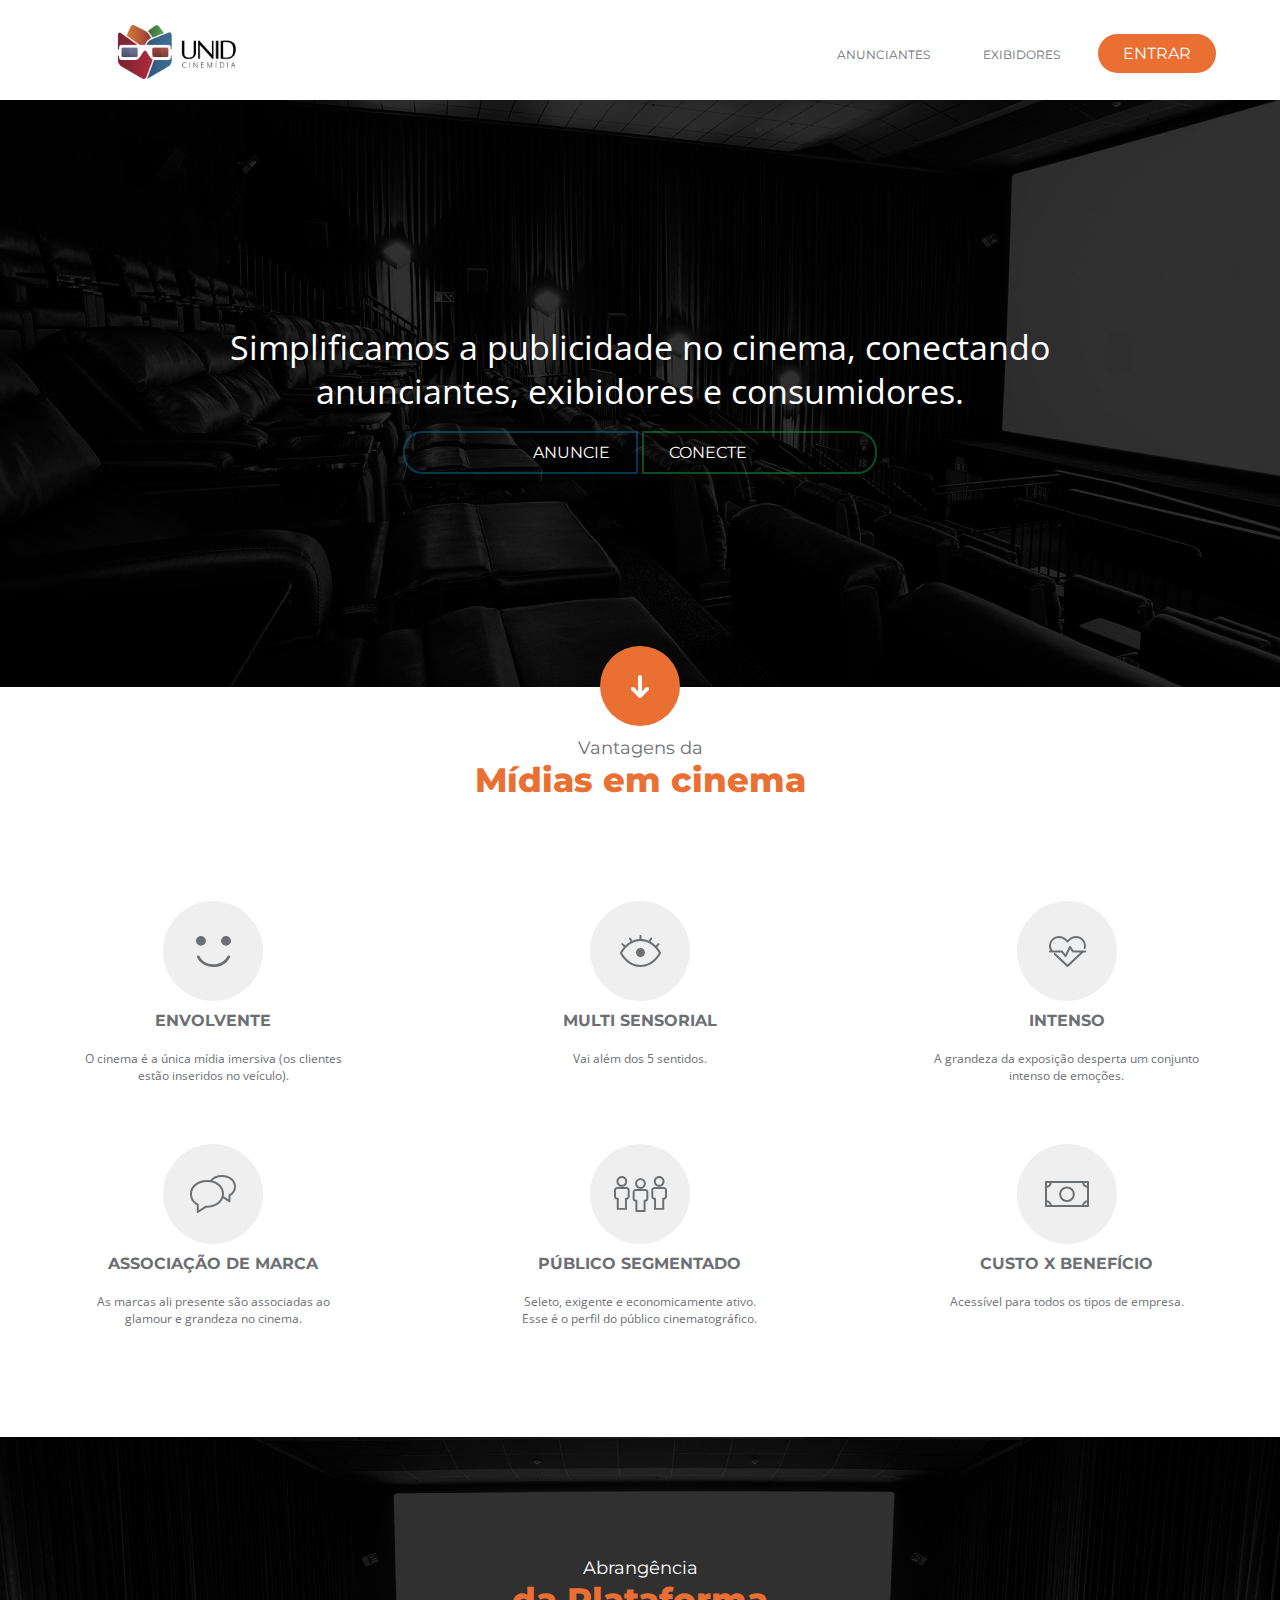
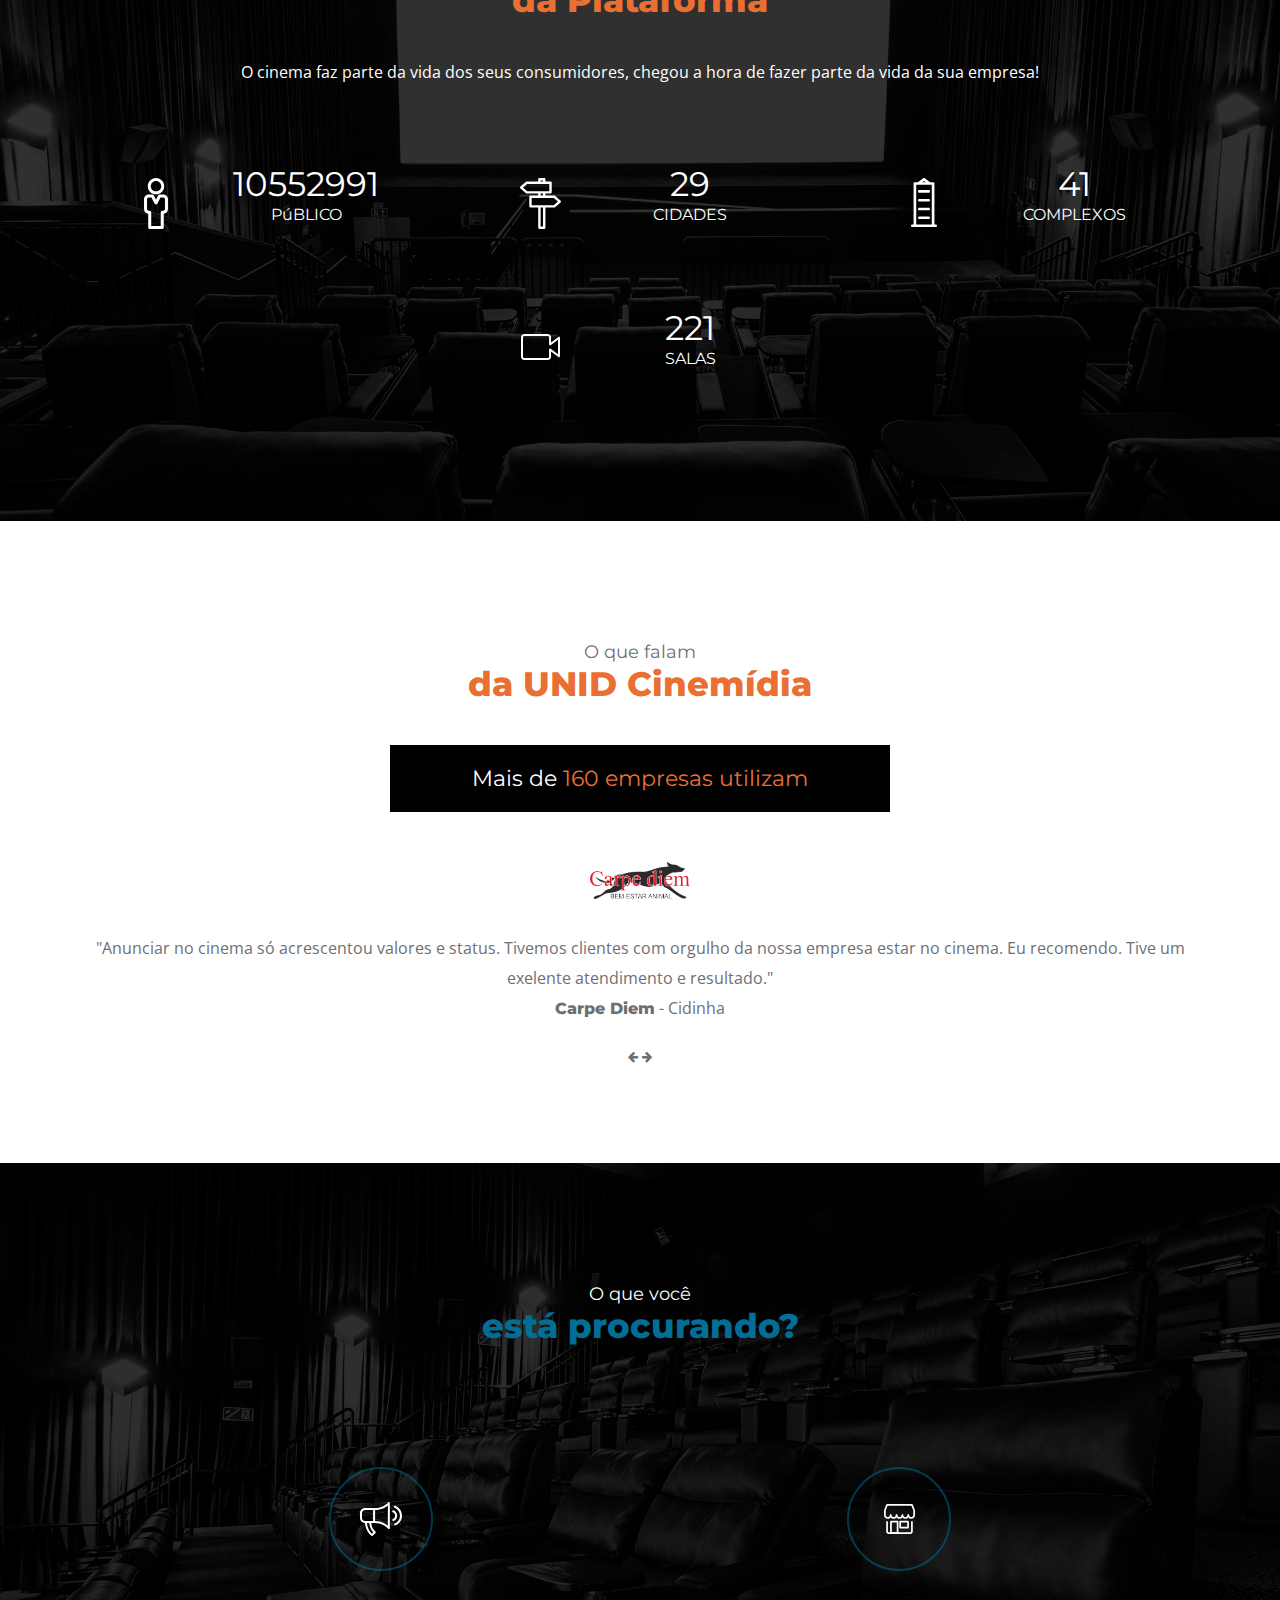
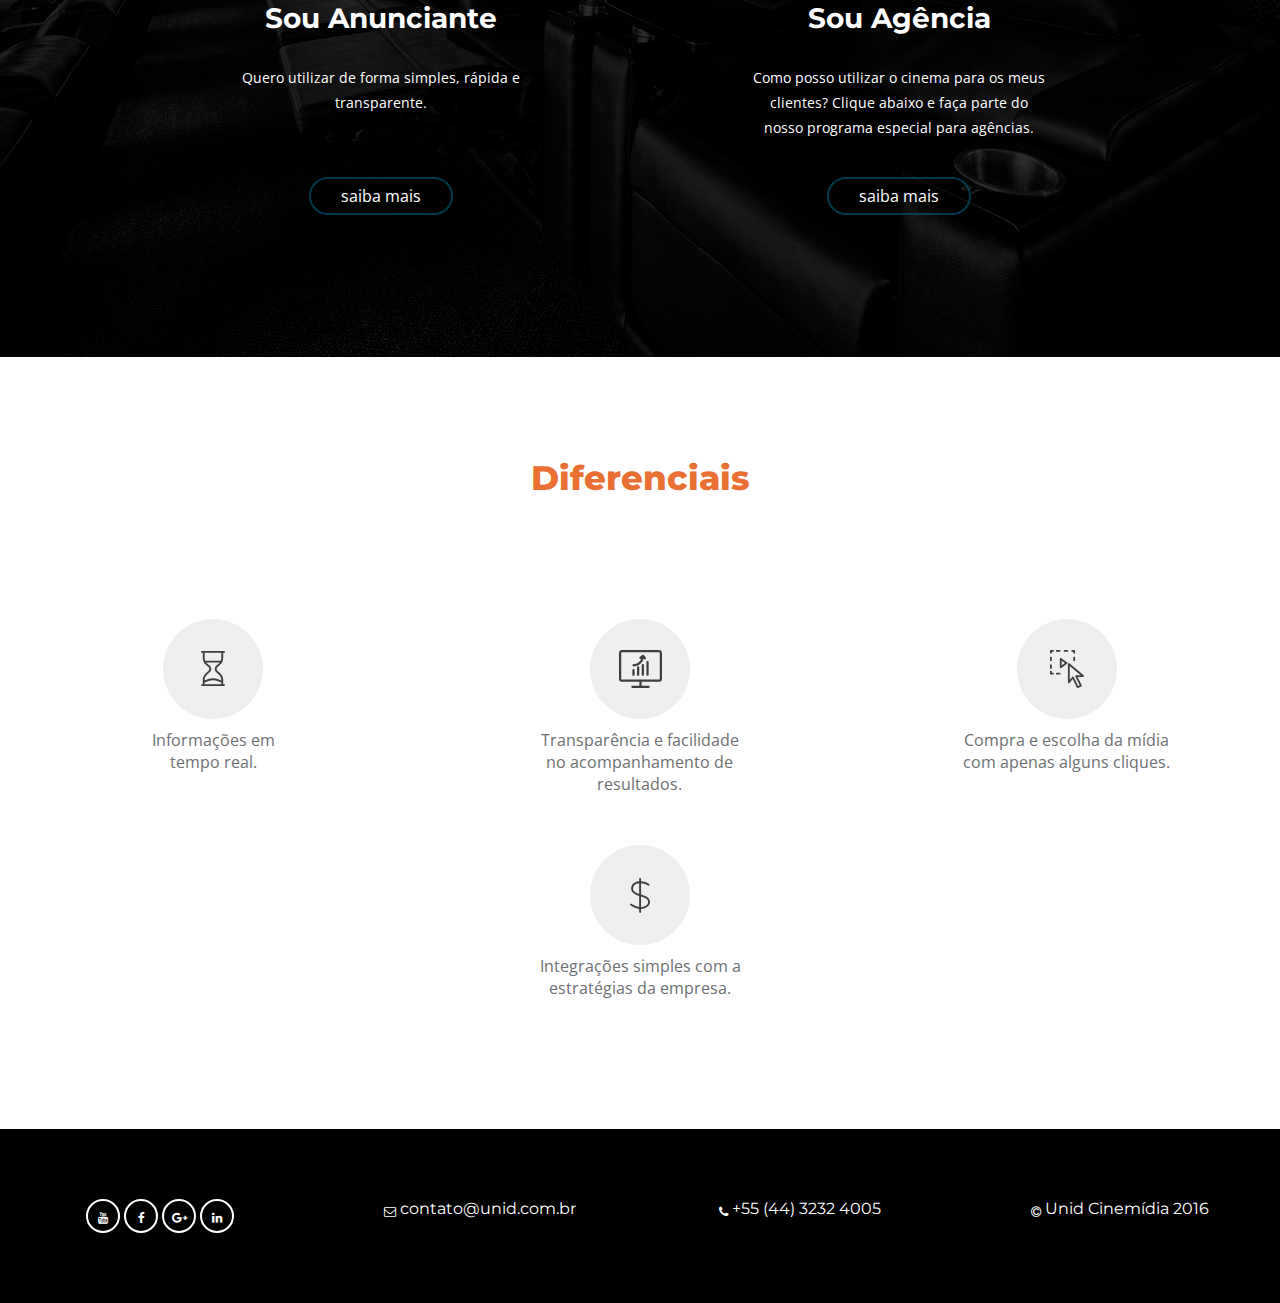
==== index.html @ 6342fdc3 "primeiro commit" ====
<!DOCTYPE html>
<html>
<head>
  <meta charset="utf-8">
  <title>Unid Cinemídia - Página inicial</title>
  <meta name="viewport" content="width=device-width, initial-scale=1">
  <link href='css/font-awesome.css' rel='stylesheet' type='text/css'>
  <link href='css/font-awesome.min.css' rel='stylesheet' type='text/css'>
  <link href="https://fonts.googleapis.com/css?family=Montserrat:400,700|Open+Sans" rel="stylesheet">
  <link rel="stylesheet" href="css/css.css" charset="utf-8">
</head>
<body>
  <div class="rel">
    <div class="fix">
      <div class="novo-menu">
        <div class="nm-logo">
          <div class="logo">
            <a href="index.html"><img src="images/logo.png" style="width:120px;"></a>
          </div>
        </div>
        <div class="nm-logo fd"></div>
        <div class="nm-logo nn menuresp">
         <div class="mnu">
           <div class="espac">
            <a href="anunciantes.html">ANUNCIANTES</a>
          </div>
          <div class="espac">
            <a href="exibidores.html">EXIBIDORES</a>
          </div>
          <div class="espac esa">
            <label for="modal-toggle" class="entrar-btn">ENTRAR</label>
          </div>
        </div>
      </div>




      <div class="nm-logo nn menurespp">
         <div class="fundo-menur">
          <div class="mnu">
           
          
          <div class="espac esa">
            <div class="imamenu">

            </div>
          </div>
        </div>
         </div> 
      </div>



    </div>
  </div>
</div>

<div class="relativo">
  <div class="topo">
    <div class="topo-intro text-center">
      <div class="texto-intro">
        Simplificamos a publicidade no cinema, conectando<br> anunciantes, exibidores e consumidores.
      </div>
    </div>
    <div class="topo-botao">
      <div class="topo-btn btn">
        <a href="anunciantes.html" class="cad cor-branca borda-azul">ANUNCIE</a>
        <a href="exibidores.html" class="assis cor-branca borda-verde">CONECTE</a>
      </div>
    </div>
  </div>
  <div class="flecha">
    <div class="flech">
      <div class="icon-flecha">
       <img src="images/svg/fl.svg" class="cor-preta-fundo-laranja">
     </div>
   </div>
 </div>
</div>
<div class="vant">
  <div class="vant-text">
    <div class="vant-text1">Vantagens da</div>
    <div class="vant-text2 cor-laranja">Mídias em cinema</div>
  </div>
  <div class="fundo">
    <div class="icon-all icon-esp">
      <div class="icon">
        <div class="icon-icon">
         <img src="images/svg/envolvente.svg" class="cor-preta-fundo-laranja">
       </div>
     </div>
     <div class="icon-titulo">
      ENVOLVENTE
    </div>
    <div class="icon-subtitulo">
      O cinema é a única mídia imersiva (os clientes<br>estão inseridos no veículo).
    </div>
  </div>
  <div class="icon-all icon-esp">
    <div class="icon">
      <div class="icon-icon">
        <img src="images/svg/multi.svg" class="cor-preta-fundo-laranja">
      </div>
    </div>
    <div class="icon-titulo">
      MULTI SENSORIAL
    </div>
    <div class="icon-subtitulo">
      Vai além dos 5 sentidos.
    </div>
  </div>
  <div class="icon-all icon-esp">
    <div class="icon">
      <div class="icon-icon">
        <img src="images/svg/intenso.svg" class="cor-preta-fundo-laranja">
      </div>
    </div>
    <div class="icon-titulo">
      INTENSO
    </div>
    <div class="icon-subtitulo">
      A grandeza da exposição desperta um conjunto<br>intenso de emoções.
    </div>
  </div>
  <div class="icon-all icon-esp">
    <div class="icon">
      <div class="icon-icon">
       <img src="images/svg/marca.svg" class="cor-preta-fundo-laranja">
     </div>
   </div>
   <div class="icon-titulo">
    ASSOCIAÇÃO DE MARCA
  </div>
  <div class="icon-subtitulo">
    As marcas ali presente são associadas ao<br>glamour e grandeza no cinema.
  </div>
</div>
<div class="icon-all icon-esp">
  <div class="icon">
    <div class="icon-icon">
      <img src="images/svg/publico.svg" class="cor-preta-fundo-laranja">
    </div>
  </div>
  <div class="icon-titulo">
    PÚBLICO SEGMENTADO
  </div>
  <div class="icon-subtitulo">
    Seleto, exigente e economicamente ativo.<br>Esse é o perfil do público cinematográfico.
  </div>
</div>
<div class="icon-all icon-esp">
  <div class="icon">
    <div class="icon-icon">
      <img src="images/svg/custo.svg" class="cor-preta-fundo-laranja">
    </div>
  </div>
  <div class="icon-titulo">
    CUSTO X BENEFÍCIO
  </div>
  <div class="icon-subtitulo">
    Acessível para todos os tipos de empresa.
  </div>
</div>
</div>
</div>
<div class="plataforma">
  <div class="esp-plataforma">
    <div class="plataforma-text">
      <div class="plataforma-text1">Abrangência</div>
      <div class="plataforma-text2 cor-laranja">da Plataforma</div>
    </div>
    <div class="plataforma-subtitulo">
      O cinema faz parte da vida dos seus consumidores, chegou a hora de fazer parte da vida da sua empresa!
    </div>
    <div class="fundo">
      <div class="plataforma-icon-all plataforma-icon-esp">
        <div class="plataforma-icon">
          <div class="plataforma-icon-icon">
           <img src="images/svg/pub.svg" class="cor-preta-fundo-laranja">
         </div>
       </div>
       <div class="plataforma-numero">
        <div class="plataforma-icon-titulo">
          <span>10552991</span><br>
          PúBLICO
        </div>
      </div>
    </div>
    <div class="plataforma-icon-all plataforma-icon-esp">
      <div class="plataforma-icon">
        <div class="plataforma-icon-icon">
         <img src="images/svg/cid.svg" class="cor-preta-fundo-laranja">
       </div>
     </div>
     <div class="plataforma-numero">
      <div class="plataforma-icon-titulo">
        <span>29</span><br>
        CIDADES
      </div>
    </div>
  </div>
  <div class="plataforma-icon-all plataforma-icon-esp">
    <div class="plataforma-icon">
      <div class="plataforma-icon-icon">
       <img src="images/svg/comp.svg" class="cor-preta-fundo-laranja">
     </div>
   </div>
   <div class="plataforma-numero">
    <div class="plataforma-icon-titulo">
      <span>41</span><br>
      COMPLEXOS
    </div>
  </div>
</div>
<div class="plataforma-icon-all plataforma-icon-esp">
  <div class="plataforma-icon">
    <div class="plataforma-icon-icon">
      <img src="images/svg/salas.svg" class="cor-preta-fundo-laranja">
    </div>
  </div>
  <div class="plataforma-numero">
    <div class="plataforma-icon-titulo">
      <span>221</span><br>
      SALAS
    </div>
  </div>
</div>
</div>
</div>
</div>

<div class="oque">
  <div class="esp-oque">
    <div class="oque-text">
      <div class="oque-text1">O que falam</div>
      <div class="oque-text2 cor-laranja">da UNID Cinemídia</div>
    </div>
    <div class="oque-subtitulo">
      <div class="usam">
        <a href=""> Mais de <span>160 empresas utilizam</span></a>
      </div>
      <div class="oque-image">
        <img src="images/parceiros/carpediem.png" style="width:100%">
      </div>
      <div class="textoq">
        "Anunciar no cinema só acrescentou valores e status. Tivemos clientes com orgulho da nossa<wbr> empresa estar no cinema. Eu recomendo. Tive um exelente atendimento e resultado."
        <br>
        <span>Carpe Diem</span> - Cidinha
      </div>
      <div class="fl">
        <i class="fa fa-arrow-left fa-lg" ></i> <i class="fa fa-arrow-right fa-lg"></i>
      </div>
    </div>
  </div>
</div>
<div class="escolha">
  <div class="esp-escolha">
    <div class="escolha-text">
      <div class="escolha-text1">O que você</div>
      <div class="escolha-text2 cor-azul">está procurando?</div>
    </div>
    <div class="fundo fesc">
      <div class="escolha-opcao anunciante">
        <div class="escolha-icon borda-azul">
          <div class="centra">
            <img src="images/svg/anunciante.svg" class="cor-preta-fundo-laranja">
          </div>
        </div>
        <div class="escolha-titulo">
          Sou Anunciante
        </div>
        <div class="escolha-texto">
          Quero utilizar de forma simples, rápida e transparente.
        </div>
        <div class="escolha-botao">
          <a href="anunciantes.html" class="borda-azul">saiba mais</a>
        </div>
      </div>
      <div class="escolha-opcao vendedor">
        <div class="escolha-icon borda-azul">
          <div class="centra">
            <img src="images/svg/agencia.svg" class="cor-preta-fundo-laranja">
          </div>
        </div>
        <div class="escolha-titulo">
          Sou Agência
        </div>
        <div class="escolha-texto">
          Como posso utilizar o cinema para os meus clientes? Clique abaixo e faça parte do nosso programa especial para agências.
        </div>
        <div class="escolha-botao">
          <a href="exibidores.html" class="borda-azul">saiba mais</a>
        </div>
      </div>
    </div>
  </div>
</div>
<div class="diferencial">
  <div class="vant-text">
    <div class="vant-text2 cor-laranja">Diferenciais</div>
  </div>
  <div class="fundo">
    <div class="diferencial-all diferencial-esp">
      <div class="diferencial-icon">
        <div class="diferencial-icon-icon">
         <img src="images/svg/info.svg" class="cor-preta-fundo-laranja">
       </div>
     </div>
     <div class="diferencial-subtitulo">
      Informações em<br>tempo real.
    </div>
  </div>
  <div class="diferencial-all diferencial-esp">
    <div class="diferencial-icon">
      <div class="diferencial-icon-icon">
        <img src="images/svg/transparencia.svg" class="cor-preta-fundo-laranja">
      </div>
    </div>
    <div class="diferencial-subtitulo">
      Transparência e facilidade<br> no acompanhamento de<br>resultados.
    </div>
  </div>
  <div class="diferencial-all diferencial-esp">
    <div class="diferencial-icon">
      <div class="diferencial-icon-icon">
       <img src="images/svg/compra.svg" class="cor-preta-fundo-laranja">
     </div>
   </div>
   <div class="diferencial-subtitulo">
    Compra e escolha da mídia<br> com apenas alguns cliques.
  </div>
</div>
<div class="diferencial-all diferencial-esp">
  <div class="diferencial-icon">
    <div class="diferencial-icon-icon">
      <img src="images/svg/integra.svg" class="cor-preta-fundo-laranja">
    </div>
  </div>
  <div class="diferencial-subtitulo">
    Integrações simples com a<br>estratégias da empresa.
  </div>
</div>
</div>
</div>


<!--login-->
<div class="modal-container login">
  <input id="modal-toggle" type="checkbox" id="login">
  
  <label class="modal-backdrop" for="modal-toggle"></label>
  <div class="modal-content">
    <div class="modal-log">
      <div class="clo">
        <label class="modal-content-btn" for="modal-toggle">X</label>
      </div>
      <div class="login-t">
        <h3>ACESSE SUA CONTA</h3>
      </div>
      <div class="login-b">
        Use sua conta da Unid Cinemídia
        <form action="compras/index.html">
          <table class="tabela-login">
            <tr>
              <td>
                <input type="text" class="inpt" id="login" placeholder="digite seu email ou seu cpf/cnpj">
              </td>
            </tr>
            <tr>
              <td>
                <input type="password" class="inpt" id="login" placeholder="digite sua senha">
              </td>
            </tr>
            <tr>
              <td>
                <div class="continuar">
                  <input type="radio" class="radio"> Continuar conectado
                </div>
              </td>
            </tr>
            <tr>
              <td>
                <button class="btnentrar">entrar <i class="fa fa-arrow-right corazul" aria-hidden="true"></i></button>
              </td>
            </tr>
            <tr>
              <td>
                <button class="esqueci">Esqueceu sua senha?</button>
              </td>
            </tr>
          </table>
        </form>
      </div>
      <label for="modal-togglecad">
        <div class="cadastre-se">
          <p>Não possui conta na UNID Cinemídia?<br>
            <div class="login-faca-cad">então faça seu cadastro <i class="fa fa-arrow-right" aria-hidden="true"></i></div>
          </p>
        </div>
      </label>
    </div>
  </div>
</div>
<!--login-->


<!-- cadastro -->
<div class="modal-containercad">
  <input id="modal-togglecad" type="checkbox" >

  <label class="modal-backdropcad" for="modal-togglecad"></label>
  <div class="modal-contentcad">
    <div class="modal-cad" >
      <div class="login-t2">
        <div class="clo">
          <label class="modal-content-btncad" for="modal-togglecad">X</label>
        </div>
        <h3>FAÇA SEU CADASTRO <a href="#modal-login" class="btnfl"><i class="fa fa-arrow-left" aria-hidden="true"></i> Fazer login</a></h3>
      </div>
      <div class="login-b">
        Preencha os dados
        <form>
          <div class="l1">
            <div class="l">
              <div class="camp">
                Razão social **<br>
                <input type="text" class="inpt3" id="login" >
              </div>
            </div>
          </div>
          <div class="l1">
            <div class="l">
              <div class="camp">
                CPF ou CNPJ **<br>
                <input type="text" class="inpt3" id="login" >
              </div>
            </div>
            <div class="l">
              <div class="camp">
                RG OU Inscrição Estadual **<br>
                <input type="text" class="inpt3" id="login" >
              </div>
            </div>
          </div>
          <div class="l1">
            <div class="l">
              <div class="camp">
                CEP **<br>
                <input type="text" class="inpt3" id="login" >
              </div>
            </div>
            <div class="l lm">
              <div class="camp">
                Logradouro **<br>
                <input type="text" class="inpt3" id="login">
              </div>
            </div>
            <div class="l">
              <div class="camp">
                Num **<br>
                <input type="text" class="inpt3" id="login" >
              </div>
            </div>
          </div>
          <div class="l1">
            <div class="l">
              <div class="camp">
                Cidade **<br>
                <input type="text" class="inpt3" id="login" >
              </div>
            </div>
            <div class="l">
              <div class="camp">
                Estado **<br>
                <input type="text" class="inpt3" id="login" >
              </div>
            </div>
            <div class="l">
              <div class="camp">
                UF **<br>
                <input type="text" class="inpt3" id="login">
              </div>
            </div>
          </div>
          <div class="l1">
            <div class="l">
              <div class="camp">
                Telefone **<br>
                <input type="text" class="inpt3" id="login">
              </div>
            </div>
            <div class="l">
              <div class="camp">
                Email **<br>
                <input type="text" class="inpt3" id="login">
              </div>
            </div>
          </div>
          <div class="l1">
            <div class="l">
              <div class="camp">
                Senha **<br>
                <input type="text" class="inpt3" id="login">
              </div>
            </div>
            <div class="l">
              <div class="camp">
                Confirmar senha **<br>
                <input type="text" class="inpt3" id="login">
              </div>
            </div>
          </div>
          <br>
          <div class="l1">
            <div class="l">
              <div class="term">
                <div class="termm">
                  <input type="radio"> Concordo com os termos de uso, condições e política de privacidade.
                </div>
              </div>
            </div>
          </div>
          <div class="l1">
            <div class="l">
              <input type="radio"> Desejo receber novidades
            </div>
            <div class="l">
              <button class="btncadas">cadastrar <i class="fa fa-arrow-right" aria-hidden="true"></i></button>
            </div>
          </div>
        </form>
      </div>
    </div>
  </div>
</div>
<!-- cadastro -->
<footer>
  <div class="fundo">
    <div class="footer-all footer-esp">
      <div class="rs">
        <div class="rsi">
          <a href="#"><i class="fa fa-youtube fa-lg" aria-hidden="true"></i></a>
        </div>
      </div>
      <div class="rs">
        <div class="rsi">
          <a href="#"><i class="fa fa-facebook fa-lg" aria-hidden="true"></i></a>
        </div>
      </div>
      <div class="rs">
        <div class="rsi">
          <a href="#"><i class="fa fa-google-plus fa-lg" aria-hidden="true"></i></a>
        </div>
      </div>
      <div class="rs">
        <div class="rsi">
          <a href="#"><i class="fa fa-linkedin fa-lg" aria-hidden="true"></i></a>
        </div>
      </div>
    </div>
    <div class="footer-all footer-esp">
      <span><i class="fa fa-envelope-o fa-lg" aria-hidden="true"></i> contato@unid.com.br</span>
    </div>
    <div class="footer-all footer-esp">
      <span><i class="fa fa-phone fa-lg" aria-hidden="true"></i> +55 (44) 3232 4005</span>
    </div>
    <div class="footer-all footer-esp">
      <span><i class="fa fa-copyright fa-lg" aria-hidden="true"></i> Unid Cinemídia 2016</span>
    </div>
  </div>
</footer>
</body>
</html>
---- css/css.css ----
* {
    margin: 0;
    padding: 0;
    font-family: 'Montserrat', sans-serif;
    color: #fff;
}
a {
    cursor: pointer!important;
    text-decoration:none;
}
ul,
li {
    list-style: none;
}
.fundo {
    display: flex;
    flex-direction: row;
    flex-wrap: wrap;
    flex-flow: center;
    justify-content: flex-start;
    align-items: stretch;
}
.card-all-3 {
    width: 25%;
    min-width: 350px;
    margin: 0 auto;
    justify-content: center;
}
.logo {
    width: 100%;
    text-align: center;
}
.espac {
    width: 100px;
    flex-basis:130px;
    transition: 0.1s;
}
.espac a {
    color: #6d7073;
    margin-right: 20%;
    font-size: 12px;
}
.fd {
    flex-grow:10;
}
.mnu {
    display:flex;
    flex-wrap:no-wrap;
    justify-content:flex-end;
    width: 100%; 
}
.texto-intro {
    font-size: 34px;
    font-family: 'Open Sans', sans-serif;
    line-height: 44px;
}
.roboto {
    font-family: 'Roboto', sans-serif!important;
}
.exb {
    padding-bottom: 50px;
}
.card {
    width: 90%;
    border: 1px solid #fff;
    background: #000;
    padding-top: 2em;
    padding-bottom: 2em;
    justify-content: center;
}
.centra {
    margin: 0 auto;
}
.text-center {
    text-align: center;
}
.menu-topo {
    background: #fff;
    width: 90%;
    padding-top: 10px;
    padding-bottom: 10px;
}
.menu {
    width: 100%;
    margin: 0 auto
}
.topo {
    width: 100%;
    padding-top: 225px;
    padding-bottom: 225px;
    background: url(../images/1.jpg) 100%;
    background-size: cover;
    background-position: center center;
    background-repeat: no-repeat;
}
.anun {
    background: url(../images/a1.jpg) 100%!important;
    background-size: cover;
    background-position:top!important;
    background-repeat: no-repeat;
}
.topo-botao {
    display: flex;
    flex-direction: row;
    flex-wrap: wrap;
    flex-flow: center;
    justify-content: flex-start;
    align-items: stretch;
    text-align: center;
    margin: 0 auto;
    padding-top: 30px;
}
.topo-btn {
    margin: 0 auto;
    justify-content: center;
    width: 100%;
}
.btn a {
    border: 1px solid #fff;
    padding-top: 10px;
    padding-bottom: 10px;
}
.cad-e {
    border: 1px solid #139a3b!important;
    color: #139a3b;
    padding-left: 10%;
    padding-right: 2%;
    border-top-left-radius: 20px;
    border-bottom-left-radius: 20px;
    transition: 2s;
}
.assis-e {
    border: 1px solid red!important;
    color: red;
    padding-right: 10%;
    padding-left: 2%;
    border-top-right-radius: 20px;
    transition: 2s;
    border-bottom-right-radius: 20px;
}
.cad {
    border: 1px solid green!important;
    color: green;
    padding-left: 10%;
    padding-right: 2%;
    border-top-left-radius: 20px;
    border-bottom-left-radius: 20px;
    transition: 2s;
}
.cad-e:hover {
    background: rgba(19, 154, 59, 0.3)!important;
}
.assis-e:hover {
    background: rgba(19, 154, 59, 0.3)!important;
}
.cad:hover {
    background: rgba(2, 110, 149, 0.3)!important;
}
.assis {
    color: red;
    padding-right: 10%;
    padding-left: 2%;
    border-top-right-radius: 20px;
    border-bottom-right-radius: 20px;
    transition: 1s;
}
.assis:hover {
    background: rgba(19, 154, 59, 0.3)!important;
}
.vant {
    width: 100%;
    padding-top: 50px;
    padding-bottom: 50px;
    background: #fff;
}
.vant-text {
    padding-bottom: 100px;
}
.vant-text1 {
    color: #6d7073;
    text-align: center;
    font-size: 18px;
}
.vant-text2 {
    color: #000;
    text-align: center;
    font-weight: 800;
    font-size: 34px;
}
.icon {
    width: 100px;
    height: 100px;
    margin: 0 auto;
    border-radius: 50%;
    background: #efefef;
    transition: 2s;
    color: red!important;
}
.cor-preta-fundo-laranja {
    color: #6d7073!important;
    fill:#6d7073!important;
    transition: 1s;
}
.icon:hover {
    background: #e96f33;
    color: #fff!important
}
.icon:hover .cor-preta-fundo-laranja {
    color: #fff!important;
    fill: #fff!important;
}
.icon-icon {
    margin: 0 auto;
    text-align: center;
    width: 100%;
    padding-top: 10px;
    color: #000;
}
.icon-titulo {
    color: #6d7073;
    text-align: center;
    font-weight: 700;
    padding-top: 10px;
    padding-bottom: 10px;
}
.icon-subtitulo {
    color: #6d7073;
    text-align: center;
    font-weight: normal;
    padding-top: 10px;
    padding-bottom: 10px;
    font-size: 12px;
    font-family: 'Open Sans', sans-serif;
}
.icon-esp {
    padding-bottom: 50px;
}
.icon-all {
    width: 370px;
    min-width: 33%;
    margin: 0 auto;
    justify-content: center;
}
.plataforma {
    width: 100%;
    padding-top: 100px;
    padding-bottom: 100px;
    color: #fff;
    background: url(../images/2.jpg) 100%;
    background-size: cover;
    background-position: right bottom;
    background-repeat: no-repeat;
}
.plataforma-text {
    padding-top: 20px;
    padding-bottom: 20px;
}
.esp-plataforma {
    width: 90%;
    margin: 0 auto;
}
.plataforma-text1 {
    color: #fff;
    text-align: center;
    font-size: 18px;
}
.plataforma-text2 {
    color: #fff;
    text-align: center;
    font-weight: 800;
    font-size: 34px;
}
.plataforma-subtitulo {
    padding-top: 20px;
    padding-bottom: 50px;
    text-align: center;
    font-family: 'Open Sans', sans-serif;
}
.plataforma-icon-titulo {
    color: #fff;
    text-align: center;
    font-weight: 0;
    padding-top: 10px;
    padding-bottom: 10px;
}
.plataforma-icon-titulo span {
    font-size: 34px
}
.plataforma-icon-icon {
    color: #fff;
    text-align: center;
    font-weight: 900;
    padding-top: 10px;
    padding-bottom: 10px;
}
.plataforma-numero {
    width: 200px;
    margin: 0 auto;
    float: right;
    text-align: center;
}
.plataforma-icon {
    width: 100px;
    margin: 0 auto;
    float: left;
    text-align: center
}
.centra {
    padding-top: 10px;
}
.plataforma-icon-esp {
    padding-top: 20px;
    padding-bottom: 20px;
}
.plataforma-icon-all {
    width: 300px;
    margin: 0 auto;
    justify-content: center;
}
.oque {
    width: 100%;
    padding-top: 100px;
    padding-bottom: 100px;
    background: #fff;
    color: #000;
}
.oque-text {
    padding-top: 20px;
    padding-bottom: 20px;
}
.esp-oque {
    width: 90%;
    margin: 0 auto;
}
.fl {
    padding-top: 20px;
}
.fl i {
    color: #6D7073!important;
    transition: 1s;
}
.fl i:hover {
    color: #e96f33!important
}
.textoq {
    font-family: 'Open Sans', sans-serif;
    font-weight: 0;
    color: #6D7073;
    line-height: 30px;
}
.textoq span {
    font-weight: 800;
    color: #6D7073
}
.oque-text1 {
    color: #6d7073;
    text-align: center;
    font-size: 18px
}
.oque-text2 {
    color: #000;
    text-align: center;
    font-weight: 800;
    font-size: 34px;
}
.oque-subtitulo {
    padding-top: 20px;
    padding-bottom: 0px;
    text-align: center;
    color: #6d7073;
}
.usam {
    width: 500px;
    max-width: 90%;
    padding-top: 20px;
    padding-bottom: 20px;
    margin: 0 auto;
    background: #000;
    margin-bottom: 50px;
    font-size: 22px
}
.usam span {
    color: #e96f33
}
.usam a {} .oque-image {
    width: 100px;
    margin: 0 auto;
    margin-bottom: 30px;
}
.escolha {
    width: 100%;
    padding-top: 100px;
    padding-bottom: 100px;
    background: url(../images/3.jpg) 100%;
    background-size: cover;
    background-position: bottom;
    background-repeat: no-repeat;
    color: #fff;
}
.esp-escolha {
    width: 90%;
    margin: 0 auto;
}
.escolha-texto {
    font-family: 'Open Sans', sans-serif;
    line-height: 25px;
    font-size: 14px;
    min-height: 100px;
}
.escolha-text {
    padding-top: 20px;
    padding-bottom: 20px;
}
.escolha-text1 {
    color: #fff;
    text-align: center;
    font-size: 18px
}
.escolha-text2 {
    color: #fff;
    text-align: center;
    font-weight: 800;
    font-size: 34px;
    padding-bottom: 100px;
}
.escolha-opcao {
    width: 300px;
    margin: 0 auto;
    justify-content: center;
    text-align: center;
}
.escolha-icon {
    width: 100px;
    height: 100px;
    border: 1px solid #fff;
    margin: 0 auto;
    text-align: center;
    border-radius: 50%;
}
.fesc {
    max-width: 90%;
    margin: 0 auto;
}
.escolha-titulo {
    padding-top: 30px;
    padding-bottom: 30px;
    font-size: 28px;
    font-weight: 700;
}
.btnvoltar {
    padding-top: 30px;
    padding-bottom: 30px;
    font-size: 28px;
    font-weight: 700;
    text-align: left
}
.btn-v {
    background: #006386;
    width: 120px;
    padding: 0 20px;
}
.btnv {
    text-align: right!important
}
.escolha-botao {
    padding-top: 20px;
    padding-bottom: 50px;
}
.escolha-botao a {
    padding: 2% 10%;
    border-radius: 25px;
    border: 2px solid rgba(2, 110, 149, 0.5)!important;
    font-family: 'Open Sans', sans-serif;
    transition: 2s;
}
.escolha-botao a:hover {
    background: rgba(2, 110, 149, 0.3)
}
.escolha-botao a:hover .escolha-icon {
    background: rgba(2, 110, 149, 0.3)!important
}
.diferencial {
    width: 100%;
    padding-top: 100px;
    padding-bottom: 100px;
    background: #fff;
}
.diferencial-esp {
    padding-top: 20px;
    padding-bottom: 20px;
}
.diferencial-all {
    width: 330px;
    margin: 0 auto;
    justify-content: center;
}
.diferencial-icon {
    width: 100px;
    height: 100px;
    margin: 0 auto;
    border-radius: 50%;
    background: #efefef;
    transition: 2s;
}
.diferencial-icon:hover {
    background: #e96f33;
}
.pa {
    color: #6d7073!important;
    transition: 1s;
}
.diferencial-icon:hover .pa {
    color: #fff!important;
}
.diferencial-icon-icon {
    margin: 0 auto;
    text-align: center;
    width: 100%;
    padding-top: 10px;
}
.diferencial-subtitulo {
    color: #6d7073;
    text-align: center;
    font-weight: 0;
    padding-top: 10px;
    padding-bottom: 10px;
    font-size: 16px;
    font-family: 'Open Sans', sans-serif;
}
footer {
    width: 100%;
    padding-top: 50px;
    padding-bottom: 50px;
    background: #000;
    font-weight: normal;
    font-size: 16px;
    font-family: 'Open Sans', sans-serif;
}
.footer-esp {
    padding-top: 20px;
    padding-bottom: 20px;
}
.footer-all {
    margin: 0 auto;
    justify-content: center;
    text-align: center;
    flex-grow:1;
    flex-basis:300px;
}
.l1 {
    flex-grow: 1;
}
.l2 {
    flex-grow: 5;
}
.menu-meu {
    width: 100%;
    height: 20px;
    color: #000;
    float: right;
    padding-top: 20px;
    text-align: center;
    margin: 0 auto
}
.espac:hover {
    font-weight: 700
}
.tamanho-menu {
    font-size: 12px;
}
.menu-meu a {
    color: #000;
    padding-left: 10%;
}
.menu-c {
    color: #000!important;
    font-weight: 800
}
.vanta {
    width: 100%;
    padding-top: 100px;
    padding-bottom: 100px;
    background: url(../images/a2.jpg) 100%;
    background-size: cover;
    background-position: center center;
    background-repeat: no-repeat;
}
.vanta2 {
    width: 100%;
    padding-top: 100px;
    padding-bottom: 100px;
    background: url(../images/e2.jpg) 100%;
    background-size: cover;
    background-position: center center;
    background-repeat: no-repeat;
}
.vanta-text {
    padding-top: 20px;
    padding-bottom: 20px;
}
.vanta-text1 {
    color: #fff;
    text-align: center;
    font-size: 18px
}
.vanta-text2 {
    color: #fff;
    text-align: center;
    font-weight: 800;
    font-size: 34px;
}
.v-icon {
    width: 100px;
    height: 100px;
    margin: 0 auto;
    background: #fff;
    border-radius: 50%;
    color: #026e95!important;
    margin-bottom: 20px;
}
.v-icon-icon {
    margin: 0 auto;
    text-align: center;
    width: 100%;
    padding-top: 10px;
}
.vico {
    color: #026e95;
}
.vico2 {
    color: #25c622
}
.v-icon-esp {
    padding-top: 20px;
    padding-bottom: 20px;
}
.v-icon-all {
    flex-grow:1;
    flex-basis:200px;
    margin: 0 auto;
    justify-content: center;
}
.lh {
    flex-basis:500px!important;
}
.v-icon-titulo {
    color: #fff;
    text-align: center;
    padding-top: 10px;
    padding-bottom: 10px;
    font-family: 'Open Sans', sans-serif!important;
    font-size: 14px;
    line-height: 24px;
}
.agencia {
    width: 100%;
    padding-top: 100px;
    padding-bottom: 100px;
    background: #fff;
    color: #000;
}
.agencia-text {
    padding-top: 20px;
    padding-bottom: 20px;
}
.esp-agencia {
    width: 90%;
    margin: 0 auto;
}
.agencia-text1 {
    color: #000;
    text-align: center;
    font-size: 18px
}
.agencia-text2 {
    color: #000;
    text-align: center;
    font-weight: 800;
    font-size: 34px;
    padding-bottom: 50px;
}
.agencia-icon-titulo {
    color: #6d7073;
    text-align: left;
    font-weight: normal;
    padding-top: 10px;
    padding-bottom: 10px;
    font-family: 'Open Sans', sans-serif;
    line-height: 25px;
}
.agencia-icon-icon {
    color: #000;
    text-align: right;
    font-weight: 900;
    padding-top: 10px;
    padding-bottom: 10px;
}
.agencia-numero {
    width: 200px;
    margin: 0 auto;
    float: right;
}
.agencia-icon {
    width: 100px;
    margin: 0 auto;
    float: left;
    text-align: left;
}
.agencia-icon-esp {
    padding-top: 20px;
    padding-bottom: 20px;
}
.agencia-icon-all {
    width: 300px;
    margin: 0 auto;
    justify-content: center;
}
.icon-ag {
    width: 80px;
    height: 80px;
    margin: 0 auto;
    background: #026e95;
    text-align: center;
    border-radius: 50%;
}
.desloca-agencia {
    color: #fff;
}
.resultados {
    width: 100%;
    padding-top: 100px;
    padding-bottom: 100px;
    background: #000;
    color: #fff;
}
.inv {
    background: #fff!important;
    color: #000!important;
}
.resultados-text {
    padding-top: 20px;
    padding-bottom: 20px;
}
.esp-resultados {
    width: 90%;
    margin: 0 auto;
}
.resultados-text1 {
    color: #000;
    text-align: center;
    font-size: 18px;
}
.resultados-text2 {
    color: #000;
    text-align: center;
    font-weight: 800;
    font-size: 34px;
    padding-bottom: 50px;
}
.quero-anunciar {
    width: 100%;
    padding-top: 50px;
    padding-bottom: 50px;
    background: #fff;
}
.quero-anunciar-text {
    padding-top: 20px;
    padding-bottom: 20px;
    text-align: center
}
.quero-anunciar-text1 {
    color: #000;
    text-align: center;
    font-weight: 800;
    font-size: 24px;
    padding-bottom: 20px;
}
.quero-anunciar-text a {
    color: #000;
    padding: 10px 50px;
    border: 1px solid #000;
    border-radius: 25px;
}
.resultado-fundo {
    display: flex;
    flex-direction: row;
    flex-wrap: wrap;
}
.result-num {
    flex-grow: 1;
}
.result-text {
    flex-grow: 2;
    font-size: 12px;
}
.a {
    color: #026e95
}
.b {
    color: #139a3b
}
.ctrann {
    margin: 0 auto;
    width: 50px;
    padding-top: 25%;
}
.ress {
    max-width: 400px;
    font-size: 20px;
    color: #070707;
    font-weight:normal!important;
    font-family: 'Open Sans', sans-serif;
    color: #6d7073
}
.result-img {
    flex-grow: 2;
}
.result2-num {
    flex-grow: 1;
}
.result2-text {
    flex-grow: 3;
}
.result2-img {
    flex-grow: 1;
}
.resultado-esp {
    border: 1px solid white;
    padding-top: 20px;
    padding-bottom: 20px;
}
.resultado-all {
    max-width: 600px;
    width: 100%;
    margin: 0 auto;
    justify-content: center;
}
.fundo2 {
    display: flex;
    flex-direction: column;
    flex-wrap: wrap;
    flex-flow: center;
    justify-content: flex-start;
    align-items: stretch;
}
.r-num {
    width: 30px;
    height: 30px;
    background: #fff;
    border-radius: 50%;
    text-align: center;
    margin: 0 auto
}
.c-num {
    padding-top: 20%;
    color: #fff;
    margin: 0 auto;
    text-align: center
}
.ta {
    padding-bottom: 50px;
}
.img-res {
    width: 100px;
    height: 100px;
    background: #fff;
    border-radius: 50%;
    margin: 0 auto
}
.res {
    background: #efefef
}
.menu2 {
    width: 100%;
    padding-top: 10px;
    padding-bottom: 10px;
    background: #000
}
.menu2-esp {
    padding-top: 20px;
    padding-bottom: 20px;
}
.menu2-all {
    width: 190px;
    margin: 0 auto;
    text-align: center;
    font-size: 14px;
}
.menu2-all a {
    color: #fff;
    transition: 1s;
}
.menu2-all a:hover {
    color: #026e95;
}
.menu3-all {
    width: 190px;
    margin: 0 auto;
    text-align: center;
    font-size: 14px;
}
.menu3-all a {
    color: #fff;
    transition: 1s;
}
.menu3-all a:hover {
    color: #139A3B!important;
}
.fundo3 {
    display: flex;
    flex-direction: row;
    flex-wrap: wrap;
}
.menu2tam {
    max-width: 800px;
    margin: 0 auto
}
.resultados2 {
    width: 100%;
    padding-top: 50px;
    padding-bottom: 50px;
    background: #FFF;
    color: #000;
}
.resultadose-text {
    padding-top: 20px;
    padding-bottom: 20px;
}
.esp-resultadose {
    width: 90%;
    margin: 0 auto;
}
.resultadose-text1 {
    color: #000;
    text-align: center;
}
.resultadose-text2 {
    color: #000;
    text-align: center;
    font-weight: 800;
    font-size: 24px;
}
.resultadose-esp {
    border: 1px solid #000;
    padding-top: 20px;
    padding-bottom: 20px;
}
.resultadose-all {
    max-width: 600px;
    width: 100%;
    margin: 0 auto;
    justify-content: center;
}
.quero-anunciar2 {
    width: 100%;
    padding-top: 50px;
    padding-bottom: 50px;
    background: #27AE61;
    color: #fff!important
}
.fb {
    color: #000!important
}
.fbb {
    background: #000!important
}
.cor-verde {
    color: #139a3b!important;
}
.cor-vermelha {
    color: #c42121!important;
}
.cor-branca {
    color: #fff!important;
}
.cor-preta {
    color: #6d7073!important;
}
.cor-azul {
    color: #026e95!important;
}
.borda-verde {
    border: 2px solid rgba(19, 154, 59, 0.5)!important;
}
.borda-branca {
    border: 1px solid #fff!important;
}
.borda-azul {
    border: 2px solid rgba(2, 110, 149, 0.5)!important;
}
.bg-azul {
    background: #026e95!important;
}
.bg-verde {
    background: #139b3a!important;
}
.bg-preta {
    background: #6d7073!important;
}
.bg-cinza {
    background: #efefef
}
.bg-laranja {
    background: #e96f33!important
}
.cor-laranja {
    color: #e96f33!important;
}
.borda-laranja {
    border: 1px solid #e96f33;
}
.quero-anuncia-text1 {
    color: #fff;
    text-align: center;
    font-weight: 800;
    font-size: 24px;
    padding-bottom: 20px;
}
.quero-anuncia-text1 a {
    color: #fff!important;
}
.anuncia {
    color: #fff!important;
    border: 1px solid #fff!important;
}
.entrar-btn {
    background: #e96f33;
    border-radius: 25px;
    padding-left: 25px;
    padding-right: 25px;
    padding-top: 10px;
    padding-bottom: 10px;
    color:#fff!important;
    text-align: center;
    margin: 0 auto
}
.flecha {
    width: 100%;
    margin: 0 auto;
    position: absolute;
    top: 93%;
}
.flech {
    width: 80px;
    height: 80px;
    background: #e96f33;
    margin: 0 auto;
    border-radius: 50%;
}
.icon-flecha {
    text-align: center;
}
.relativo {
    position: relative
}
.textone {
    font-size: 22px;
}
.rs {
    width: 30px;
    height: 30px;
    border-radius: 50%;
    border: 2px solid #fff;
    margin: 0 auto;
    display: inline-block;
    transition: 1s;
}
.rsi {
    padding-top: 15%;
}
.btna {
    border: 1px solid #fff!important;
    color: #fff!important;
    transition: 1s;
}
.btna:hover {
    background: #fff!important;
    color: #026e95!important;
    border: 1px solid #fff!important;
}
.fa-lg {
    font-size: 12px!important
}
.comprar-barra {
    background: #026e95;
    width: 100%
}
.centro {
    background: #fff;
}
.fundo-compra {
    width: 100%;
    padding-top: 50px;
    padding-bottom: 50px;
    display: flex;
    flex-direction: column;
    flex-wrap: nowrap;
    align-items: stretch;
    align-content: center;
}
.compra-esp {
    width: 90%;
    padding-top: 10px;
    padding-bottom: 50px;
    margin: 0 auto;
    margin-bottom: 10px;
}
.compra-titulo {
    color: #6d7073
}
.compra-cont {
    width: 100%;
    padding-bottom: 10px;
    display: flex;
    flex-direction: row;
    flex-wrap: wrap;
    align-items: stretch;
    align-content: center;
    justify-content: space-between
}
.compra-regiao {
    width: 49.5%;
    min-width: 300px;
    margin: 0 auto;
    padding-top: 20px;
    padding-bottom: 20px;
}
.compra-botao {} .compra-botao button {
    background: #25c622;
    padding: 1% 3%;
    font-size: 100%;
    border-radius: 4px;
    border: 2px solid #25c622;
    font-family: 'Open Sans', sans-serif;
    color: #fff;
    transition: 1s;
}
.btn-p {
    background: #25c622;
    padding: 1% 3%;
    font-size: 100%;
    border-radius: 4px;
    border: 2px solid #25c622;
    font-family: 'Open Sans', sans-serif;
    color: #fff;
    transition: 1s;
}
.cp {
    color: #fff;
    transition: 2s;
}
.compra-botao button:hover .cp {
    color: #fff;
}
.compra-botao button:hover {
    background: #21931d;
    padding: 1% 3%;
    font-size: 100%;
    border-radius: 4px;
    border: 2px solid #25c622;
    font-family: 'Open Sans', sans-serif;
    color: #fff;
}
.select-compra {
    width: 99%;
    font-size: 22px!important;
    padding-top: 200px;
    background: #fff;
    color: #6d7073;
    padding-top: 20px;
    height: 60px;
    border: 1px solid #6d7073;
    ;
}
.sc {
    padding-top: 20px;
}
.compra-botao2 button {
    background: #c6c6c6;
    padding: 1% 3%;
    font-size: 100%;
    border-radius: 4px;
    border: none;
    font-family: 'Open Sans', sans-serif;
    color: #fff;
    transition: 1s;
    margin-bottom: 50px;
}
.compra-botao2 button:hover {
    background: #efefef;
    padding: 1% 3%;
    font-size: 100%;
    border-radius: 4px;
    font-family: 'Open Sans', sans-serif;
    color: #6d7073;
}
.compra-cidade {
    width: 100%;
    padding-top: 20px;
    padding-bottom: 20px;
    margin-bottom: 10px;
}
.cidade-titulo span {
    color: #6d7073!important;
}
.cidade-titulo {
    padding-bottom: 20px;
}
.area-midias {
    display: flex;
    flex-direction: row;
    flex-wrap: wrap;
    justify-content: space-between;
}
.midias {
    flex-grow:1;
    border: 1px solid #fff;
    flex-basis:200px;
    padding-bottom: 10px;
    margin: 0 auto
}
.cor-detail {
    color: #bcc3c6;
}
button.accordion {
    background-color: #efefef;
    color: #bcc3c6;
    cursor: pointer;
    padding: 18px;
    width: 100%;
    border: none;
    text-align: left;
    outline: none;
    font-size: 15px;
    transition: 1s;
    text-align: center;
    font-size: 14px;
    border-radius: 5px;
}
button.accordion.active,
button.accordion:hover {
    background-color: #006386;
    color: #fff
}
div.panel {
    display: none;
    background-color: white;
    transition: 1s;
    color: #6d7073;
    margin-top: 5px;
    font-family: 'Open Sans', sans-serif!important;
    position: relative;

}
div.panel.show {
    display: block;
}
.insercoes {
    background: #006386;
    border-radius:4px;
    padding-top: 10px;
    padding-bottom: 10px;
    text-align: center;

}
.insercoes p {
    color: #fff!important;
    font-size: 10px;
}
.periodo {
    padding-top: 20px;
}
.p-titulo {
    color: #6d7073;
    font-size: 14px;
    padding-bottom: 10px;
}
.data-inicio {
    color: #6d7073;
    border: 1px solid #6d7073;
    border-radius: 5px;
    height: 50px;
    text-align: center;
    font-size: 14px;
    width: 100%;
    margin-bottom: 10px;
}
.data-final {
    color: #6d7073;
    border: 1px solid #6d7073;
    border-radius: 5px;
    height: 50px;
    text-align: center;
    font-size: 14px;
    width: 100%
}
.cotas {
    padding-top: 20px;
    display: flex;
    flex-direction: row;
    flex-wrap: wrap;
    justify-content: space-between;
}
.p-cotas {
    color: #6d7073;
    font-size: 14px;
    padding-bottom: 10px;
    width: 140px;
}
.paa {
    width: 50px!important;
}
.n-cotas {
    font-size: 22px;
    color: #6d7073;
    border-radius: 5px;
    border: 1px solid #6d7073;
    text-align: center;
    width: 50px;
}
.cc {
    width: 100%!important;
}
.plano {
    width: 100%;
    text-align: center;
    padding-top: 10px;
    padding-bottom: 10px;
    background: #ea6f33;
    border-radius: 5px;
    margin-bottom: 10px;
    font-size: 12px;
}
.plano a {
    width: 100%;
    background: #ea6f33;
    text-align: center
}
.alterarplano {
    width: 100%;
    text-align: center;
    padding-top: 10px;
    padding-bottom: 10px;
    background: #efefef;
    border-radius: 5px;
    margin-bottom: 50px;
    color: #6d7073!important;
    font-size: 12px;
}
.alterarplano a {
    color: #6d7073!important
}
.resumo-pedido {
    width: 100%;
    min-width: 300px;
    margin: 0 auto;
    padding-top: 20px;
    padding-bottom: 20px;
    overflow-x: scroll;
    overflow-x:webkit-scrollbar;
}
.resumo-pedido::-webkit-scrollbar {}

.tabela-pedido {
    width: 100%;
    color: #6d7073;
    border: 1px solid #efefef;
}
.tabela-pedido td {
    color: #6d7073;
    text-align: center;
    font-size: 12px;
    padding-top: 20px;
    padding-bottom: 20px;
}
.tabela-pedido th {
    background: #efefef;
    color: #54585b;
    padding-top: 20px;
    padding-bottom: 20px;
    width: 12.5%
}
.tabela-pedido tr {
    margin-top: 300px;
}
.texto-pedido {
    background: red
}
.cidad {
    font-size: 16px;
    font-weight: 800;
    color: #006386
}
.tes {
    background: red
}
.delet {
    color: #6d7073;
    cursor: pointer;
}
.delet:hover {
    color: red;
    cursor: pointer
}
.edit {
    color: #6d7073;
    cursor: pointer
}
.edit:hover {
    color: #026e95;
}
.compra-total {
    width: 100%;
}
.compra-totall {
    background: #efefef;
    padding-top: 20px;
    padding-bottom: 20px;
    width: 400px;
    max-width: 100%;
    text-align: center;
    float: right;
    margin-bottom: 20px;
    color: #026e95;
    font-weight: 800;
    border-radius: 5px;
}
.compra-total span {
    color: #6d7073;
    font-weight: 800;
    font-size: 20px;
    letter-spacing: 1.5px;
    padding-left: 10px;
}
.barra-fundo {
    display: flex;
    flex-direction: row;
    flex-wrap: wrap;
    justify-content: space-between;
    width: 90%;
    margin: 0 auto;
    font-size: 20px;
}
.v1 {
    padding-top: 30px;
    padding-bottom: 30px;
}
.volt {
    width: 150px;
    ;
    text-align: center;
    transition: 0.5s;
}
.volt:hover {
    background: #006386;
    ;
}
.progresso {
    padding-bottom: 30px;
    padding-top: 30px;
    background: #efefef;
    width: 100%;
    text-align: center;
    color: #6d7073;
    font-size: 20px;
    margin: 0 auto
}
.barra-progresso {
    display: flex;
    flex-direction: row;
    flex-wrap: wrap;
    justify-content: center;
    width: 90%;
    margin: 0 auto;
    font-size: 20px;
    text-align: center;
    font-size: 16px;
}
.prog {
    width: 160px;
    max-width: 100%;
    font-weight: normal;
    color: #bfbfbf;
    font-family: 'Open Sans', sans-serif
}
.pp {
    color: #26c623!important
}
.resumo-total {
    width: 100%;
    background: #efefef;
    text-align: center;
    color: #6d7073;
    padding-top: 20px;
    padding-bottom: 20px;
    margin-top: 20px;
}
.resumototalf {
    display: flex;
    flex-direction: row;
    flex-wrap: wrap;
    justify-content: space-around;
    width: 100%;
    margin: 0 auto;
    font-size: 20px;
    text-align: center;
    font-size: 16px;
    border: 1px solid #efefef;
    margin-bottom: 20px;
    padding-top: 10px;
    padding-bottom: 10px;
    color: #6d7073
}
.resu {
    width: 200px;
    max-width: 100%;
    padding-top: 10px;
    padding-bottom: 10px;
    color: #6d7073;
    text-align: center;
    margin: 0 auto
}
.titulo-resu {
    color: #006386
}
.preco-resu {
    color: #6d7073;
    font-weight: 80043;
}
.novo-menu {
    width: 90%;
    padding-bottom: 25px;
    padding-top: 25px;
    display: flex;
    flex-direction: row;
    flex-wrap: nowrap;
    margin: 0 auto;
    align-items:center;
}
.nm-logo {
    order: 1;
    flex-grow: 1;
    margin: 0 auto;
}
.nn {
    flex-grow: 5;
    text-align: right;
    margin: 0 auto
}
.sele-menu {
    font-weight: 800;
    border-bottom: 1px solid
}
.filmes {
    width: 100%;
    display: flex;
    padding-top: 30px;
    padding-bottom: 20px;
    flex-direction: row;
    flex-wrap: wrap;
    justify-content: flex-start;
    align-content: center;
    transition: 1s;
}
.infoff {

}
.film {
    flex-grow: 1;
    flex-basis:400px;
    padding-top: 10px;
    padding-bottom: 10px;
    transition: 1s;
    cursor: pointer;
    margin: 0 auto
}
.escolhido {
  background: #25c622!important;
  color: #ccc!important
}
.filme-cartaz {
    background-size: 100%;
    background-position: center center;
    background-repeat: no-repeat;
    margin: 0 auto;
    width: 100%;
    height: 550px;
    text-align: center;
    transition: 1s;
}
.f1 {
    background: url(../images/filmes/capa1.jpg) 100% !important;
    background-size: cover!important;
    background-position: center center!important;
    transition: 1s;
}
.filme-cartaz:hover {
    filter: -ms-blur(50%);
    filter: -moz-blur(50%);
    filter: -webkit-blur(50%);
    filter: blur(50%);
}
.info-filme {
    display: none;
    background: rgba(0, 0, 0, 0.8);
    width: 100%;
    margin: 0 auto;
    height: 550px;
    transition: 1s;
}
.filme-cartaz:hover .info-filme {
    display: block;
    transition: 1s;
}
.info-film {
    display: flex;
    flex-direction: column;
    flex-wrap: wrap;
    justify-content: space-between;
}
.in {
    width: 100%;
    flex-grow: 1;
}
.filme-detalhes {
    align-self: flex-end;
    font-size: 12px;
    cursor: pointer;
}
.filme-titulo {
    height: 50px;
    padding-top: 30px;
}
.filme-botao {
    padding-top: 150px;
    padding-bottom: 150px;
}
.btn-escolher-filme {
    background: transparent;
    border: 1px solid #25c622;
    font-size: 16px;
    width: 90%;
    border-radius: 25px;
    color: #25c622;
    padding-top: 10px;
    padding-bottom: 10px;
    transition: 0.5s;
}
.btn-escolher-filme:hover {
    background: rgba(37, 198, 34, 0.74);
    border: 1px solid #25c622;
    color: #fff;
}
.filme-detalhes:hover {
    align-self: flex-end;
    font-size: 14px;
}
.abre {
    width: 100%;
}
.abre-info {
    margin: 0 auto;
    display: flex;
    flex-direction: row;
    flex-wrap: wrap;
    justify-content: center;
    align-itens: stretch;
    background: url(../images/tt.jpg) 100%;
    background-position: center center;
    background-size: cover;
    background-repeat: no-repeat;
}
.abre-i {
    flex-basis: 200px;
    flex-grow: 3;
}
.abre-close {
    flex-basis: 200px;
    flex-grow: 1;
    padding-top: 20px;
    text-align: right;
}
.resumo {
    margin-left: 20px;
    padding-top: 50px;
    padding-bottom: 50px;
}
.resumo p {
    font-size: 12px;
}
.btn-fechar-film {
    border: 2px solid #fff;
    background: transparent;
    padding: 2% 5%;
    border-radius: 5px;
    transition: 0.5s;
    margin-right: 20px;
}
.btn-es-film {
    color: #25c622;
    border: 2px solid #25c622;
    background: transparent;
    padding: 2% 5%;
    border-radius: 5px;
    transition: 0.5s;
}
.btn-es-film:hover {
    background: #25c622;
    border: 2px solid #25c622;
    color: #fff
}
.btn-fechar-film:hover {
    background: #e96f33;
    border: 2px solid #e96f33;
    color: #fff
}
.at {
    color: #fff;
    background: transparent;
    border: none;
    font-weight: 800;
    font-size: 14px;
}
.modal-planos {
    padding-top: 50px;
    padding-bottom: 50px;
    width: 99%;
    margin: 0 auto
}
/*modal planos */

.modalDialog {
    position: fixed;
    font-family: Arial, Helvetica, sans-serif;
    top: 0;
    right: 0;
    bottom: 0;
    left: 0;
    background: rgba(0, 0, 0, 0.8);
    z-index: 99999;
    opacity: 0;
    -webkit-transition: opacity 400ms ease-in;
    -moz-transition: opacity 400ms ease-in;
    transition: opacity 400ms ease-in;
    pointer-events: none;
    overflow: scroll;
}
.modalDialog:target {
    opacity: 1;
    pointer-events: auto;
}
.modalDialog > div {
    width: 90%;
    position: relative;
    margin: 0 auto;
    padding: 0;
    border-radius: 10px;
    background: transparent;
}
.close {
    background: #606061;
    color: #FFFFFF;
    line-height: 25px;
    position: absolute;
    right: -12px;
    text-align: center;
    top: -10px;
    width: 24px;
    text-decoration: none;
    font-weight: bold;
    -webkit-border-radius: 12px;
    -moz-border-radius: 12px;
    border-radius: 12px;
    -moz-box-shadow: 1px 1px 3px #000;
    -webkit-box-shadow: 1px 1px 3px #000;
    box-shadow: 1px 1px 3px #000;
}
.close:hover {
    background: #00d9ff;
}
/*modal planos */

.base-modal {
    background: url(../images/planos.jpg);
    width: 100%;
    display: flex;
    flex-direction: row;
    flex-wrap: wrap;
    padding-top: 20px;
}
.mod {
    flex-grow: 1;
    flex-basis: 200px;
}
.mod2 {
    flex-grow: 4!important;
}
.base-tabela {
    width: 100%;
    display: flex;
    flex-direction: row;
    flex-wrap: wrap;
    text-align: center
}
.tab {
    flex-grow: 1;
    flex-basis: 200px;
}
.tab-ti {
    width: 99%;
    padding-top: 35px;
    background: #026e95;
    padding-bottom: 28px;
    margin: 0 auto;
}
.bass {
    padding-bottom: 20px;
    font-family: 'Open Sans', sans-serif;
}
.conhec {
    padding-top: 20px;
    padding-bottom: 10px;
    width: 90%;
    margin: 0 auto;
    font-family: 'Open Sans', sans-serif;
}
.conhec p {
    font-family: 'Open Sans', sans-serif;
}
.bass2 {
    padding-top: 30px;
    padding-bottom: 20px;
    background: #efefef;
    color: #6d7073;
    font-size: 22px;
}
.bas {
    background: #efefef;
    color: #6d7073;
    padding-top: 50px;
    padding-bottom: 20px;
}
.bass2 p {
    color: #026e95
}
.agrn {
    background: transparent;
    color: red;
    border: 1px solid #c42121;
    border-radius: 25px;
    width: 90%;
    padding: 2% 5%;

}

.tab-ti2 {
    width: 100%;
    padding-top: 28px;
    background: #fff;
    padding-bottom: 28px;
    margin: 0 auto;
    color: #026e95
}
.tab-ti3 {
    width: 100%;
    padding-bottom: 20px;
    background: #fff;
    margin: 0 auto;
    color: #6d7073
}
.tab-ti4 {
    width: 100%;
    padding-top: 10px;
    padding-bottom: 40px;
    background: #fff;
    margin: 0 auto;
    color: #6d7073
}
.tab-ti3 ul {
    text-transform: none;
    text-decoration: none
}
.tab-ti3 li {
    color: #6d7073;
    line-height: 30px;
    font-weight: normal;
    font-size: 16px;
}
.tab-ti2 p {
    color: #026e95;
    font-size: 14px;
    font-family: 'Open Sans', sans-serif;
}
.tab-ti2 hr {
    color: #6d7073;
    margin-top: 10px;
    width: 90%;
    margin: 0 auto
}
.escolher-m {
    color: #026e95;
    border: 2px solid #026e95;
    padding: 2% 5%;
    border-radius: 25px;
    background: transparent;
    transition: 0.5s;
}
.escolher-m:hover {
    background: #e96f33;
    color: #fff;
    border-color: #e96f33;
}
.escolher-m:visited {
    background: red!important
}
.escolher-m:hover .tab-ti {
    background: #e96f33!important;
}
.tab-ti:hover {
    background: #e96f33!important;
}
.modal-log {
    margin-top: 100px;
    width: 600px;
    max-width: 100%;
    margin: 0 auto;
}
.login-t {
    background:url(../images/login.jpg) 100%;
    background-position: center center;
    width: 100%;
    padding-top: 30px;
    padding-bottom: 30px;
    text-align: center;
    font-family: 'Open Sans', sans-serif;
}
.login-b {
    background: #fff;
    width: 100%;
    margin: 0 auto;
    padding-top: 30px;
    padding-bottom: 10px;
    text-align: center;
    font-family: 'Open Sans', sans-serif;
    color: #6d7073;
    font-size: 22px;
}
.cadastre-se {
    background: #e96f33;
    color: #fff;
    width: 100%;
    padding-top: 30px;
    padding-bottom: 30px;
    text-align: center;
    font-family: 'Open Sans', sans-serif;
    transition: 0.5s;
    text-decoration: none!important;

}
.cadastre-se:hover {
    background: #006386
}
.cadastre-se a {
    font-size: 22px;
    font-family: 'Open Sans', sans-serif;
}
.tabela-login {
    color: #6d7073;
    width: 100%;
    padding-top: 15px;
    padding-bottom: 20px;
}
.tabela-login td {
    width: 100%;
    padding-top: 5px;
    color: #6d7073
}
.inpt {
    font-size: 18px;
    color: #6d7073;
    border-radius: 4px;
    border: 1px solid #6d7073;
    padding: 2% 2%;
    width: 80%;
}
.continuar {
    color: #6d7073;
    font-size: 16px;
    text-align: left;
    width: 80%;
    margin: 0 auto;
    padding-bottom: 20px;
}
.btnentrar {
    color: #fff;
    border: 2px solid #25c622;
    background: #25c622;
    width: 85%;
    padding: 2% 0;
    border-radius: 25px;
    font-size: 18px;
    transition: 0.5s;
}
.btnentrar:hover {
    color: #fff;
    background: #006386
}
.corazul {
    color: #006386;
    transition: 0.5s;
}
.btnentrar:hover .corazul {
    color: #fff!important;
}
.clo {
    text-align: right;
    font-size: 22px;
}
.cl {
    transition: 0.5s;
}
.cl:hover {
    color: #e96f33;
    font-size: 24px;
}
.modal-cad {
    padding-top: 20px;
    padding-bottom: 50px;
    margin-top: 100px;
    width: 700px!important;
    max-width: 100%;
    margin: 0 auto;
}
.login-t2 {
    background:url(../images/cadastro.jpg) 100%;
    background-position: center center;
    width: 100%;
    padding-top: 30px;
    padding-bottom: 30px;
    text-align: center;
    font-family: 'Open Sans', sans-serif;
}
.inpt2 {
    font-size: 14px;
    color: #6d7073;
    border-radius: 4px;
    border: 1px solid #6d7073;
    padding: 1% 1%;
    width: 85%;
}
.l1 {
    width: 90%;
    display: flex;
    flex-direction: row;
    flex-wrap: no-wrap;
    font-size: 18px;
    color: #6d7073;
    margin: 0 auto;
}
.l {
    flex-grow: 1;
    padding-bottom: 10px;
    padding-top: 10px;
    flex-basis: 200px;
    text-align: left;
    color: #6d7073;
}
.lm {
    flex-grow: 3;
}
.btncadas {
    width: 90%;
    background: #25c622;
    color: #fff;
    padding: 2% 0;
    font-size: 22px;
    border-radius: 25px;
    transition: 0.5s;
    border: 1px solid;
}
.btncadas:hover {
    color: #fff;
    background: #238e1f;
    border-color: 1px solid #25c622;
}
.term {
    width: 100%;
    margin: 0 auto;
    background: #efefef;
    padding: 2% 0;
    border-radius: 5px;
    color: #6d7073;
    font-size: 12px;
}
.termm {
    width: 90%;
    margin: 0 auto;
    color: #6d7073;
}
.camp {
    color: #6d7073
}
.inpt3 {
    font-size: 14px;
    color: #6d7073;
    border-radius: 4px;
    border: 1px solid #6d7073;
    padding: 6px 3px;
    width: 95%;
}
.btnfl {
    background: transparent;
    border: 1px solid #fff;
    color: #fff;
    border-radius: 25px;
    padding: 1% 2%
}

.fanu {
    width: 150px;
    text-align: center;
    margin: 0 auto
}

.esult-img img {
    text-align: center
}
select option {
    color:#6d7073;
}
.sc {
    color:#6d7073!important;
}
.rel {
    position:relative;
    width: 100%;
    height: 100px;
}
.fix {
    position:fixed;
    width: 100%;
    height: 100px;
    background: #fff;
    z-index: 9;
}

.esp {height: 50px;}































/*filmes*/
.worko-tabs {
    margin: 0 auto;
    width: 100%;
    color: #000!important
}
.worko-tabs .state {
  position: absolute;
  left: -10000px;
}
.worko-tabs .flex-tabs {
  display: -webkit-box;
  display: -webkit-flex;
  display: -ms-flexbox;
  display: flex;
  -webkit-box-pack: justify;
  -webkit-justify-content: flex-start;
  -ms-flex-pack: justify;
  justify-content: flex-start;
  -webkit-flex-wrap: wrap;
  -ms-flex-wrap: wrap;
  flex-wrap: wrap;
}
.worko-tabs .flex-tabs .tab {
  -webkit-box-flex: 1;
  -webkit-flex-grow: 1;
  -ms-flex-positive: 1;
  flex-grow: 1;
  -webkit-flex-basis:100px
  flex-basis:100px;

}
.worko-tabs .flex-tabs .panel {
  background-color: #fff;
  display: none;
  width: 100%;
  -webkit-flex-basis: auto;
  -ms-flex-preferred-size: auto;
  flex-basis: auto;
}
.worko-tabs .tab {
  display: inline-block;

  vertical-align: top;
  background-color: #fff;
  cursor: hand;
  cursor: pointer;
  border: 1px solid ;
}
.worko-tabs .tab:hover {
  background-color: #fff;
}

#tab-one:checked ~ .tabs #tab-one-label,
#tab-two:checked ~ .tabs #tab-two-label,
#tab-three:checked ~ .tabs #tab-three-label,
#tab-four:checked ~ .tabs #tab-four-label,
#tab-five:checked ~ .tabs #tab-five-label {
  background-color: #fff;
  cursor: default;
  border-color: #69be28;
}

#tab-one:checked ~ .tabs #tab-one-panel,
#tab-two:checked ~ .tabs #tab-two-panel,
#tab-three:checked ~ .tabs #tab-three-panel,
#tab-four:checked ~ .tabs #tab-four-panel,
#tab-five:checked ~ .tabs #tab-five-panel {
  display: block;
}

@media (max-width: 600px) {
  .flex-tabs {
    -webkit-box-orient: vertical;
    -webkit-box-direction: normal;
    -webkit-flex-direction: column;
    -ms-flex-direction: column;
    flex-direction: column;
}
.flex-tabs .tab {
    background: #fff;
    border-bottom: 1px solid #ccc;
}
.flex-tabs .tab:last-of-type {
    border-bottom: none;
}
.flex-tabs #tab-one-label {
    -webkit-box-ordinal-group: 2;
    -webkit-order: 1;
    -ms-flex-order: 1;
    order: 1;
}
.flex-tabs #tab-two-label {
    -webkit-box-ordinal-group: 4;
    -webkit-order: 3;
    -ms-flex-order: 3;
    order: 3;
}
.flex-tabs #tab-three-label {
    -webkit-box-ordinal-group: 6;
    -webkit-order: 5;
    -ms-flex-order: 5;
    order: 5;
}
.flex-tabs #tab-four-label {
    -webkit-box-ordinal-group: 8;
    -webkit-order: 7;
    -ms-flex-order: 7;
    order: 7;
}
.flex-tabs #tab-five-label {
    -webkit-box-ordinal-group: 10;
    -webkit-order: 9;
    -ms-flex-order: 9;
    order: 9;
}
.flex-tabs #tab-one-panel {
    -webkit-box-ordinal-group: 3;
    -webkit-order: 2;
    -ms-flex-order: 2;
    order: 2;
}
.flex-tabs #tab-two-panel {
    -webkit-box-ordinal-group: 5;
    -webkit-order: 4;
    -ms-flex-order: 4;
    order: 4;
}
.flex-tabs #tab-three-panel {
    -webkit-box-ordinal-group: 7;
    -webkit-order: 6;
    -ms-flex-order: 6;
    order: 6;
}
.flex-tabs #tab-four-panel {
    -webkit-box-ordinal-group: 9;
    -webkit-order: 8;
    -ms-flex-order: 8;
    order: 8;
}

.flex-tabs #tab-five-panel {
    -webkit-box-ordinal-group: 11;
    -webkit-order: 10;
    -ms-flex-order: 10;
    order: 10;
}

#tab-one:checked ~ .tabs #tab-one-label,
#tab-two:checked ~ .tabs #tab-two-label,
#tab-three:checked ~ .tabs #tab-three-label,
#tab-four:checked ~ .tabs #tab-four-label,
#tab-five:checked ~ .tabs #tab-five-label {
    border-bottom: none;
}

#tab-one:checked ~ .tabs #tab-one-panel,
#tab-two:checked ~ .tabs #tab-two-panel,
#tab-three:checked ~ .tabs #tab-three-panel,
#tab-four:checked ~ .tabs #tab-four-panel,
#tab-five:checked ~ .tabs #tab-five-panel {
    border-bottom: 1px solid #ccc;
}
}
/*filmes*/



.esqueci {
    color: #25c622;
    background: none;
    border: none;
    font-size: 16px;
    margin-top: 20px;
}

.login-faca-cad {
    font-weight: 900;
    font-size: 20px;
}

.cadastro {
    width: 700px!important;
    height: 820px!important;
}






.modal-container {
    margin: 0 auto;
    padding-top: 0px;
    position: relative;
    width: 100%;
}
.modal-container .modal-btn {
  display: block;
  margin: 0 auto;
  color: #fff;
  width: 160px;
  height: 50px;
  line-height: 50px;
  background: #446CB3;
  font-size: 22px;
  border: 0;
  border-radius: 3px;
  cursor: pointer;
  text-align: center;
  box-shadow: 0 5px 5px -5px #333;
  transition: background 0.3s ease-in;
}
.modal-container .modal-btn:hover {
  background: #365690;
}
.modal-container .modal-content,
.modal-container .modal-backdrop {
  height: 0;
  width: 0;
  opacity: 0;
  visibility: hidden;
  overflow: hidden;
  cursor: pointer;
  transition: opacity 0.2s ease-in;
}
.modal-container .modal-close {
  color: #aaa;
  position: absolute;
  right: 5px;
  top: 5px;
  padding-top: 3px;
  background: #fff;
  font-size: 16px;
  width: 25px;
  height: 25px;
  font-weight: bold;
  text-align: center;
  cursor: pointer;
}
.modal-container .modal-close:hover {
  color: #333;
}
.modal-container .modal-content-btn {
  position: absolute;
  text-align: center;
  cursor: pointer;
  right: 10px;
  color: #fff;

  padding-top: 9px;
  font-weight: normal;
}
.modal-container .modal-content-btn:hover {
  color: #fff;
}
.modal-container #modal-toggle {
  display: none;
}
.modal-container #modal-toggle.active ~ .modal-backdrop, .modal-container #modal-toggle:checked ~ .modal-backdrop {
  background-color: rgba(0, 0, 0, 0.8);
  width: 100vw;
  height: 100vh;
  position: fixed;
  left: 0;
  top: 0;
  z-index: 9;
  visibility: visible;
  opacity: 1;
  transition: opacity 0.2s ease-in;
}
.modal-container #modal-toggle.active ~ .modal-content, .modal-container #modal-toggle:checked ~ .modal-content {
  opacity: 1;
  max-width: 100%;
  width: 400px;
  height: 520px;
  position: fixed;
  left: calc(50% - 200px);
  top: 12%;
  border-radius: 4px;
  z-index: 999;
  pointer-events: auto;
  cursor: auto;
  visibility: visible;
  box-shadow: 0 3px 7px rgba(0, 0, 0, 0.3);
}
@media (max-width: 400px) {
  .modal-container #modal-toggle.active ~ .modal-content, .modal-container #modal-toggle:checked ~ .modal-content {
    left: 0;
}
}


.modal-containercad {
    margin: 0 auto;
    padding-top: 0px;
    position: relative;
    width: 100%;
}
.modal-containercad .modal-btn {
  display: block;
  margin: 0 auto;
  color: #fff;
  width: 160px;
  height: 50px;
  line-height: 50px;
  background: #446CB3;
  font-size: 22px;
  border: 0;
  border-radius: 3px;
  cursor: pointer;
  text-align: center;
  box-shadow: 0 5px 5px -5px #333;
  transition: background 0.3s ease-in;
}
.modal-containercad .modal-btn:hover {
  background: #365690;
}
.modal-containercad .modal-contentcad,
.modal-containercad .modal-backdropcad {
  height: 0;
  width: 0;
  opacity: 0;
  visibility: hidden;
  overflow: hidden;
  cursor: pointer;
  transition: opacity 0.2s ease-in;
}
.modal-containercad .modal-close {
  color: #aaa;
  position: absolute;
  right: 5px;
  top: 5px;
  padding-top: 3px;
  background: #fff;
  font-size: 16px;
  width: 25px;
  height: 25px;
  font-weight: bold;
  text-align: center;
  cursor: pointer;
}
.modal-containercad .modal-close:hover {
  color: #333;
}
.modal-containercad .modal-contentcad-btn {
  position: absolute;
  text-align: center;
  cursor: pointer;
  right: 10px;
  color: #fff;

  padding-top: 9px;
  font-weight: normal;
}
.modal-containercad .modal-contentcad-btn:hover {
  color: #fff;
}
.modal-containercad #modal-togglecad {
  display: none;
}
.modal-containercad #modal-togglecad.active ~ .modal-backdropcad, .modal-containercad #modal-togglecad:checked ~ .modal-backdropcad {
  background-color: rgba(0, 0, 0, 0.8);
  width: 100vw;
  height: 100vh;
  position: fixed;
  left: 0;
  top: 0;
  z-index: 99;
  visibility: visible;
  opacity: 1;
  transition: opacity 0.2s ease-in;
}
.modal-containercad #modal-togglecad.active ~ .modal-contentcad, .modal-containercad #modal-togglecad:checked ~ .modal-contentcad {
  opacity: 1;
  max-width: 100%;
  width: 700px;
  min-height: 800px;
  position: fixed;
  left: calc(50% - 350px);
  top: 0;
  border-radius: 4px;
  z-index: 9999;
  pointer-events: auto;
  cursor: auto;
  visibility: visible;
  box-shadow: 0 3px 7px rgba(0, 0, 0, 0.3);
  overflow:inherit;
}
@media (max-width: 440px) {
  .modal-containercad #modal-togglecad.active ~ .modal-contentcad, .modal-containercad #modal-togglecad:checked ~ .modal-contentcad {
    left: 0;
}
}

.invi {
    color: #6d7073
}

.modal-containerplanos {
    margin: 0 auto;
    padding-top: 0px;
    position: relative;
    width: 100%;
}
.modal-containerplanos .modal-btn {
  display: block;
  margin: 0 auto;
  color: #fff;
  width: 160px;
  height: 50px;
  line-height: 50px;
  background: #446CB3;
  font-size: 22px;
  border: 0;
  border-radius: 3px;
  cursor: pointer;
  text-align: center;
  box-shadow: 0 5px 5px -5px #333;
  transition: background 0.3s ease-in;
}
.modal-containerplanos .modal-btn:hover {
  background: #365690;
}
.modal-containerplanos .modal-contentplanos,
.modal-containerplanos .modal-backdropplanos {
  height: 0;
  width: 0;
  opacity: 0;
  visibility: hidden;
  overflow: hidden;
  cursor: pointer;
  transition: opacity 0.2s ease-in;
}
.modal-containerplanos .modal-close {
  color: #aaa;
  position: absolute;
  right: 5px;
  top: 5px;
  padding-top: 3px;
  background: #fff;
  font-size: 16px;
  width: 25px;
  height: 25px;
  font-weight: bold;
  text-align: center;
  cursor: pointer;
}
.modal-containerplanos .modal-close:hover {
  color: #333;
}
.modal-containerplanos .modal-contentplanos-btn {
  position: absolute;
  text-align: center;
  cursor: pointer;
  right: 10px;
  color: #fff;
  padding-top: 9px;
  font-weight: normal;
}
.modal-containerplanos .modal-contentplanos-btn:hover {
  color: #fff;
}
.modal-containerplanos #modal-toggleplanos {
  display: none;
}
.modal-containerplanos #modal-toggleplanos.active ~ .modal-backdropplanos, .modal-containerplanos #modal-toggleplanos:checked ~ .modal-backdropplanos {
  background-color: rgba(0, 0, 0, 0.8);
  width: 100vw;
  height: 100vh;
  position: fixed;
  left: 0;
  top: 0;
  z-index: 9;
  visibility: visible;
  opacity: 1;
  transition: opacity 0.2s ease-in;
}
.modal-containerplanos #modal-toggleplanos.active ~ .modal-contentplanos, .modal-containerplanos #modal-toggleplanos:checked ~ .modal-contentplanos {
  opacity: 1;
  max-width: 100%;
  width: 90%;
  height: 1020px;
  position: fixed;
  left: 60px;
  top: 10px;
  border-radius: 4px;
  z-index: 999;
  pointer-events: auto;
  cursor: auto;
  visibility: visible;
  box-shadow: 0 3px 7px rgba(0, 0, 0, 0.3);
}
.menurespp {
        display: none;
}

@media (max-width: 600px) {
  .modal-containerplanos #modal-toggleplanos.active ~ .modal-contentplanos, .modal-containerplanos #modal-toggleplanos:checked ~ .modal-contentplanos {
    width: 100%!important;
    left: 0px;
    padding: 0px;
    top: 0px;
    margin: 0 auto;
    overflow: scroll;
}

    .menuresp {
        display: none;
    }
    .menurespp {
        display: block;
}
}

.fundo-menur {
    width: 100%;
}

.imamenu {
    background:url(../images/svg/menu.svg) 100%;
    background-position: center center;
    background-size: 100%;
    background-repeat: no-repeat;
    width: 50px;
    height: 50px;
    float: right;
}
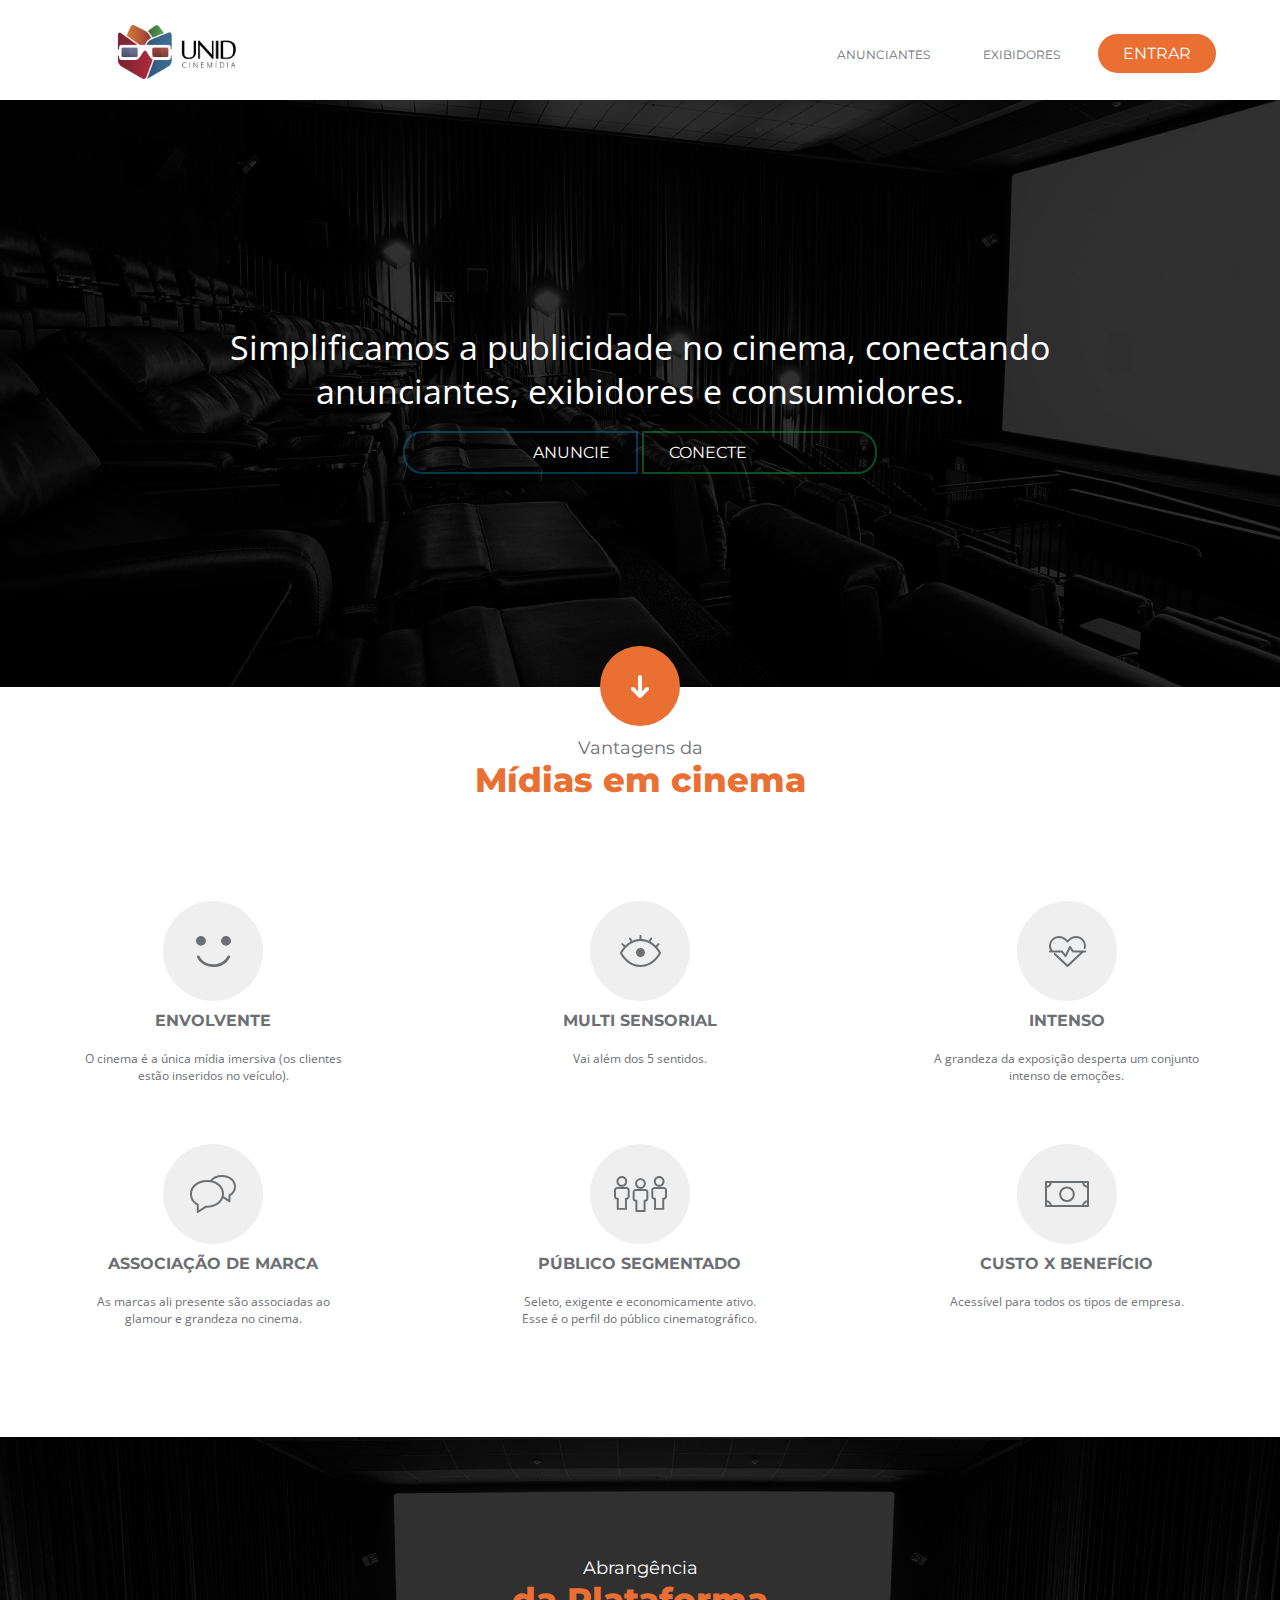
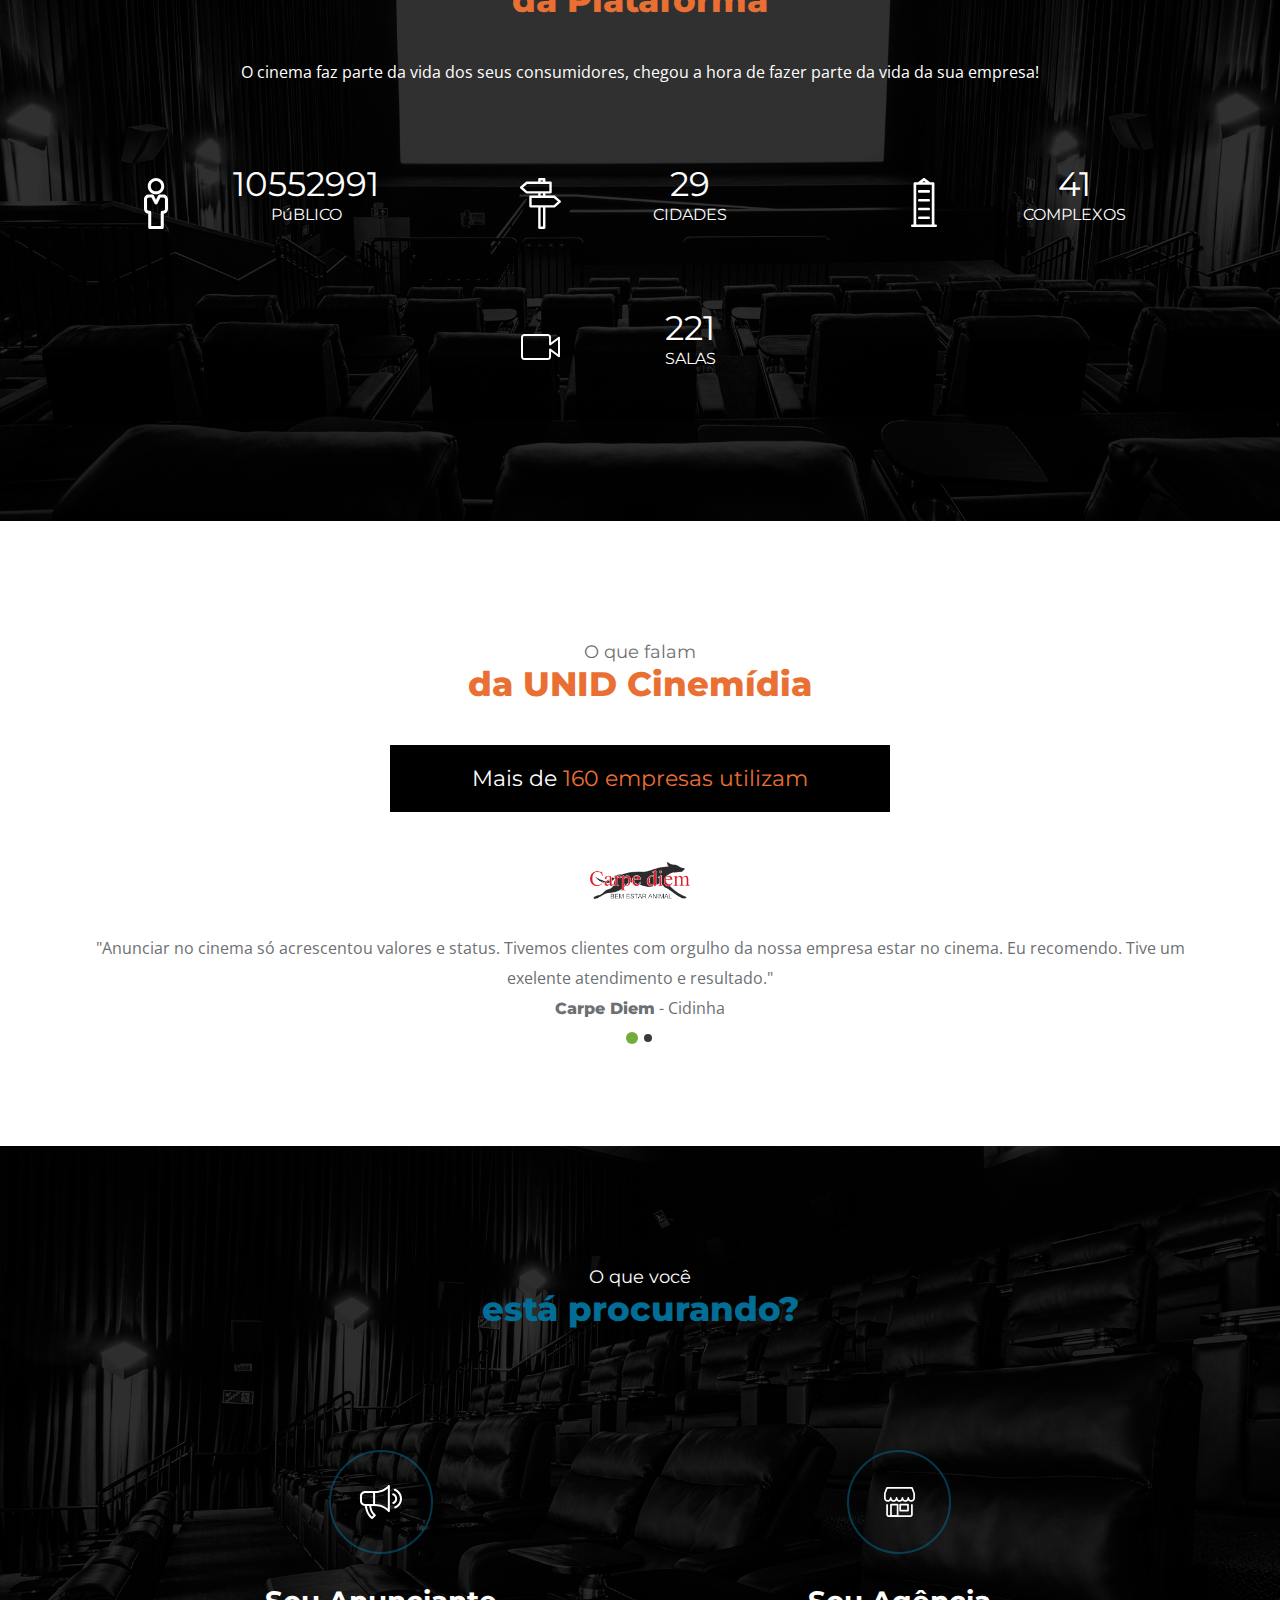
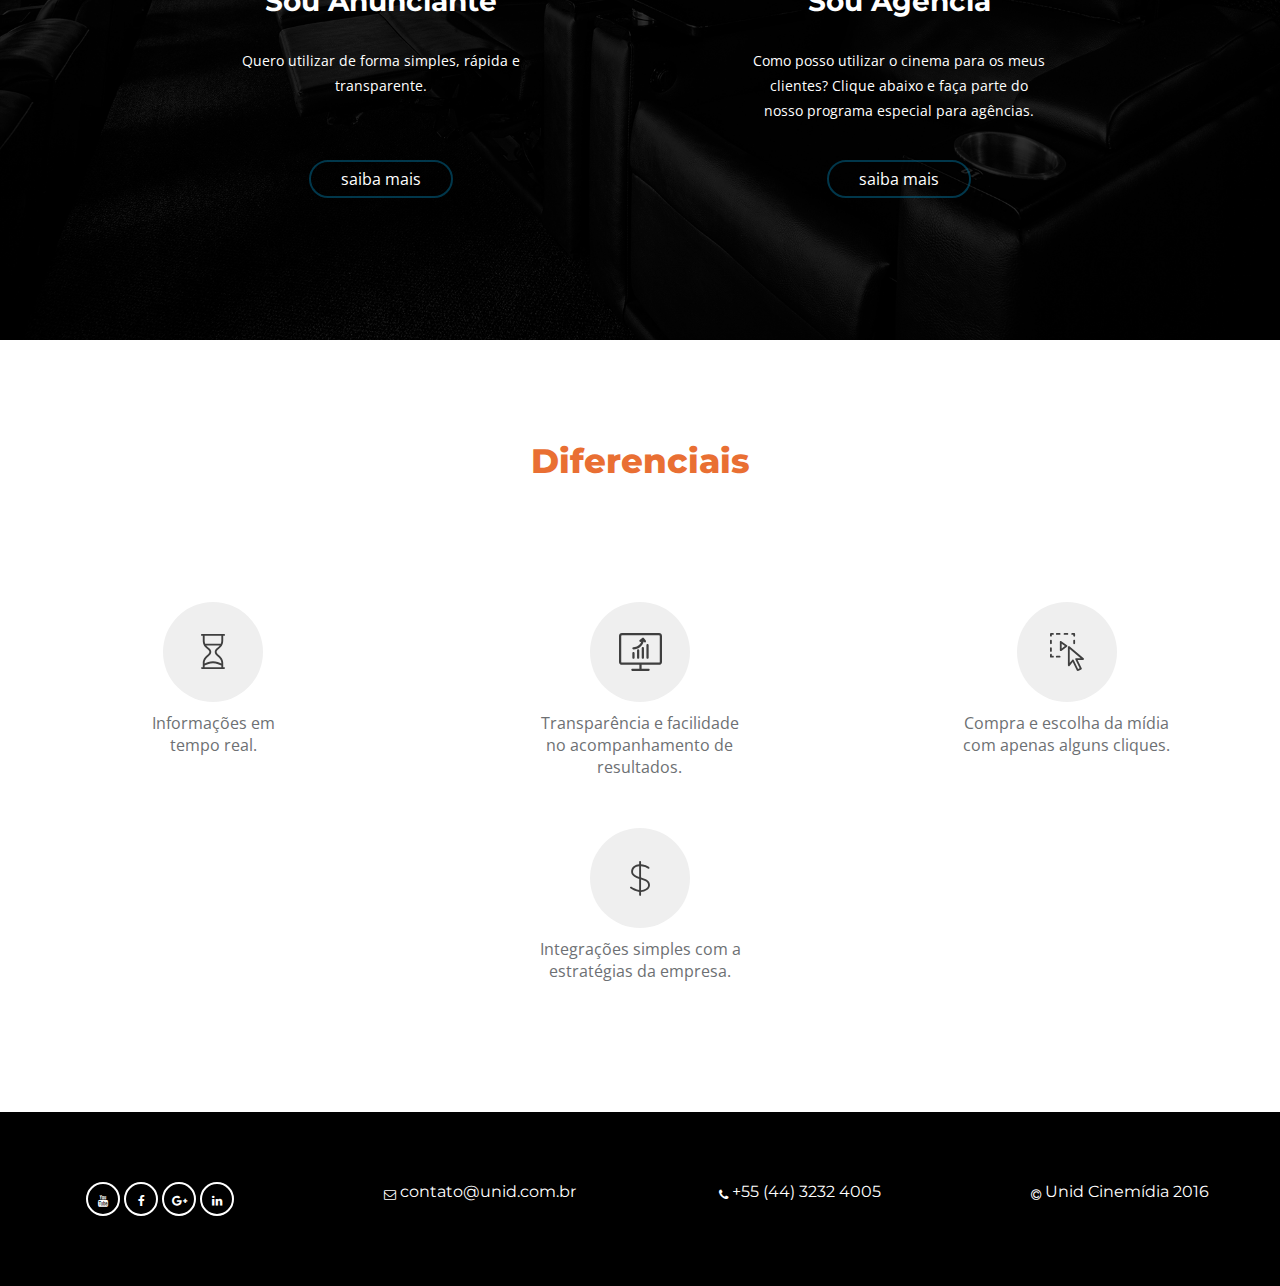
==== commit 9b09a3d4: "tercinha sussa" ====
--- a/index.html
+++ b/index.html
@@ -37,23 +37,23 @@
 
 
       <div class="nm-logo nn menurespp">
-         <div class="fundo-menur">
-          <div class="mnu">
-           
-          
+       <div class="fundo-menur">
+        <div class="mnu">
+
+
           <div class="espac esa">
             <div class="imamenu">
 
             </div>
           </div>
         </div>
-         </div> 
-      </div>
-
-
-
-    </div>
-  </div>
+      </div>
+    </div>
+
+
+
+  </div>
+</div>
 </div>
 
 <div class="relativo">
@@ -240,20 +240,47 @@
       <div class="usam">
         <a href=""> Mais de <span>160 empresas utilizam</span></a>
       </div>
-      <div class="oque-image">
-        <img src="images/parceiros/carpediem.png" style="width:100%">
-      </div>
-      <div class="textoq">
-        "Anunciar no cinema só acrescentou valores e status. Tivemos clientes com orgulho da nossa<wbr> empresa estar no cinema. Eu recomendo. Tive um exelente atendimento e resultado."
-        <br>
-        <span>Carpe Diem</span> - Cidinha
-      </div>
-      <div class="fl">
-        <i class="fa fa-arrow-left fa-lg" ></i> <i class="fa fa-arrow-right fa-lg"></i>
-      </div>
-    </div>
-  </div>
-</div>
+      <div id="slider1" class="csslider infinity">
+        <input type="radio" name="slides" checked="checked" id="slides_1"/>
+        <input type="radio" name="slides" id="slides_2"/>
+        <ul>
+          <li>
+           <div class="oque-image">
+            <img src="images/parceiros/carpediem.png" style="width:100%">
+          </div>
+          <div class="textoq">
+            "Anunciar no cinema só acrescentou valores e status. Tivemos clientes com orgulho da nossa<wbr> empresa estar no cinema. Eu recomendo. Tive um exelente atendimento e resultado."
+            <br>
+            <span>Carpe Diem</span> - Cidinha
+          </div>
+        </li>
+        <li>
+         <div class="oque-image">
+          <img src="images/parceiros/carpediem.png" style="width:100%">
+        </div>
+        <div class="textoq">
+          "Anunciar no cinema só acrescentou valores e status. Tivemos clientes com orgulho da nossa<wbr> empresa estar no cinema. Eu recomendo. Tive um exelente atendimento e resultado."
+          <br>
+          <span>Carpe Diem</span> - Cidinha
+        </div>
+      </li>
+    </ul>
+    <div class="navigation">
+      <div>
+        <label for="slides_1"></label>
+        <label for="slides_2"></label>
+      </div>
+    </div>
+  </div>
+</div>
+</div>
+</div>
+
+
+
+
+
+
 <div class="escolha">
   <div class="esp-escolha">
     <div class="escolha-text">
@@ -348,7 +375,7 @@
 <!--login-->
 <div class="modal-container login">
   <input id="modal-toggle" type="checkbox" id="login">
-  
+
   <label class="modal-backdrop" for="modal-toggle"></label>
   <div class="modal-content">
     <div class="modal-log">
@@ -571,4 +598,4 @@
   </div>
 </footer>
 </body>
-</html>+</html>
--- a/css/css.css
+++ b/css/css.css
@@ -4,6 +4,7 @@
     font-family: 'Montserrat', sans-serif;
     color: #fff;
 }
+
 a {
     cursor: pointer!important;
     text-decoration:none;
@@ -346,6 +347,7 @@
     font-family: 'Open Sans', sans-serif;
     font-weight: 0;
     color: #6D7073;
+    text-align: center;
     line-height: 30px;
 }
 .textoq span {
@@ -2703,4 +2705,232 @@
     width: 50px;
     height: 50px;
     float: right;
-}+}
+
+
+.csslider {
+  -moz-perspective: 1300px;
+  -ms-perspective: 1300px;
+  -webkit-perspective: 1300px;
+  perspective: 1300px;
+  display: inline-block;
+  text-align: left;
+  position: relative;
+  margin-bottom: 22px;
+}
+.csslider > input {
+  display: none;
+}
+.csslider > input:nth-of-type(3):checked ~ ul li:first-of-type {
+  margin-left: -200%;
+}
+.csslider > input:nth-of-type(2):checked ~ ul li:first-of-type {
+  margin-left: -100%;
+}
+.csslider > input:nth-of-type(1):checked ~ ul li:first-of-type {
+  margin-left: 0%;
+}
+.csslider > ul {
+  position: relative;
+  width: 100%;
+  height: ;
+  z-index: 1;
+  font-size: 0;
+  line-height: 0;
+  background-color: #fff;
+  margin: 0 auto;
+  padding: 0;
+  overflow: hidden;
+  white-space: nowrap;
+  -moz-box-sizing: border-box;
+  -webkit-box-sizing: border-box;
+  box-sizing: border-box;
+}
+.csslider > ul > li {
+  position: relative;
+  display: inline-block;
+  width: 100%;
+  height: 100%;
+  overflow: hidden;
+  font-size: 15px;
+  font-size: initial;
+  line-height: normal;
+  -moz-transition: all 0.5s cubic-bezier(0.4, 1.3, 0.65, 1);
+  -o-transition: all 0.5s ease-out;
+  -webkit-transition: all 0.5s cubic-bezier(0.4, 1.3, 0.65, 1);
+  transition: all 0.5s cubic-bezier(0.4, 1.3, 0.65, 1);
+  vertical-align: top;
+  -moz-box-sizing: border-box;
+  -webkit-box-sizing: border-box;
+  box-sizing: border-box;
+  white-space: normal;
+}
+.csslider > ul > li.scrollable {
+  overflow-y: scroll;
+}
+.csslider > .navigation {
+  position: absolute;
+  bottom: -8px;
+  left: 50%;
+  z-index: 10;
+  margin-bottom: -10px;
+  font-size: 0;
+  line-height: 0;
+  text-align: center;
+  -webkit-touch-callout: none;
+  -webkit-user-select: none;
+  -khtml-user-select: none;
+  -moz-user-select: none;
+  -ms-user-select: none;
+  user-select: none;
+}
+.csslider > .navigation > div {
+  margin-left: -100%;
+}
+.csslider > .navigation label {
+  position: relative;
+  display: inline-block;
+  cursor: pointer;
+  border-radius: 50%;
+  margin: 0 4px;
+  padding: 4px;
+  background: #3a3a3a;
+}
+.csslider > .navigation label:hover:after {
+  opacity: 1;
+}
+.csslider > .navigation label:after {
+  content: '';
+  position: absolute;
+  left: 50%;
+  top: 50%;
+  margin-left: -6px;
+  margin-top: -6px;
+  background: #71ad37;
+  border-radius: 50%;
+  padding: 6px;
+  opacity: 0;
+}
+
+.csslider.inside .navigation {
+  bottom: 10px;
+  margin-bottom: 10px;
+}
+.csslider.inside .navigation label {
+  border: 1px solid #7e7e7e;
+}
+.csslider > input:nth-of-type(1):checked ~ .navigation label:nth-of-type(1):after,
+.csslider > input:nth-of-type(2):checked ~ .navigation label:nth-of-type(2):after,
+.csslider > input:nth-of-type(3):checked ~ .navigation label:nth-of-type(3):after,
+.csslider > input:nth-of-type(4):checked ~ .navigation label:nth-of-type(4):after,
+.csslider > input:nth-of-type(5):checked ~ .navigation label:nth-of-type(5):after,
+.csslider > input:nth-of-type(6):checked ~ .navigation label:nth-of-type(6):after,
+.csslider > input:nth-of-type(7):checked ~ .navigation label:nth-of-type(7):after,
+.csslider > input:nth-of-type(8):checked ~ .navigation label:nth-of-type(8):after,
+.csslider > input:nth-of-type(9):checked ~ .navigation label:nth-of-type(9):after,
+.csslider > input:nth-of-type(10):checked ~ .navigation label:nth-of-type(10):after,
+.csslider > input:nth-of-type(11):checked ~ .navigation label:nth-of-type(11):after {
+  opacity: 1;
+}
+
+/*#region MODULES */
+/*#endregion */
+/*___________________________________ LAYOUT ___________________________________ */
+
+::-webkit-scrollbar {
+  width: 2px;
+  background: rgba(255, 255, 255, 0.1);
+}
+::-webkit-scrollbar-track {
+  background: none;
+}
+::-webkit-scrollbar-thumb {
+  background: rgba(74, 168, 0, 0.6);
+}
+
+
+#slider1 > input:nth-of-type(3):checked ~ ul #dex-sign {
+  -moz-animation: sign-anim 3.5s 0.5s steps(85) forwards;
+  -o-animation: sign-anim 3.5s 0.5s steps(85) forwards;
+  -webkit-animation: sign-anim 3.5s 0.5s steps(85) forwards;
+  animation: sign-anim 3.5s 0.5s steps(85) forwards;
+}
+
+.scrollable p {
+  padding: 30px;
+  text-align: justify;
+  line-height: 140%;
+  font-size: 120%;
+}
+#center {
+  text-align: center;
+  margin-top: 25%;
+}
+#center a {
+  text-decoration: none;
+  text-transform: uppercase;
+  letter-spacing: 2px;
+  font-variant: small-caps;
+}
+/*___________________________________ LINK ___________________________________ */
+a.nice-link {
+  position: relative;
+  color: #71ad37;
+}
+h1 a.nice-link:after {
+  border-bottom: 1px solid #a5ff0e;
+}
+a.nice-link:after {
+  text-align: justify;
+  display: inline-block;
+  content: attr(data-text);
+  position: absolute;
+  left: 0;
+  top: 0;
+  white-space: nowrap;
+  overflow: hidden;
+  color: #a5ff0e;
+  min-height: 100%;
+  width: 0;
+  max-width: 100%;
+  background: #3a3a3a;
+  -moz-transition: .3s;
+  -o-transition: .3s;
+  -webkit-transition: .3s;
+  transition: .3s;
+}
+a.nice-link:hover {
+  color: #71ad37;
+}
+a.nice-link:hover:after {
+  width: 100%;
+}
+/*___________________________________ SIGN ___________________________________ */
+#dex-sign {
+  width: 255px;
+  height: 84px;
+  position: absolute;
+  left: 33%;
+  top: 45%;
+  opacity: .7;
+  background: url(http://www.drygiel.com/projects/sign/frames-255-white.png) 0 0 no-repeat;
+}
+#dex-sign:hover {
+  opacity: 1;
+  -webkit-filter: invert(30%) brightness(80%) sepia(100%) contrast(110%) saturate(953%) hue-rotate(45deg);
+}
+@-webkit-keyframes sign-anim {
+  to {
+    background-position: 0 -7140px;
+  }
+}
+@-moz-keyframes sign-anim {
+  to {
+    background-position: 0 -7140px;
+  }
+}
+@keyframes sign-anim {
+  to {
+    background-position: 0 -7140px;
+  }
+}
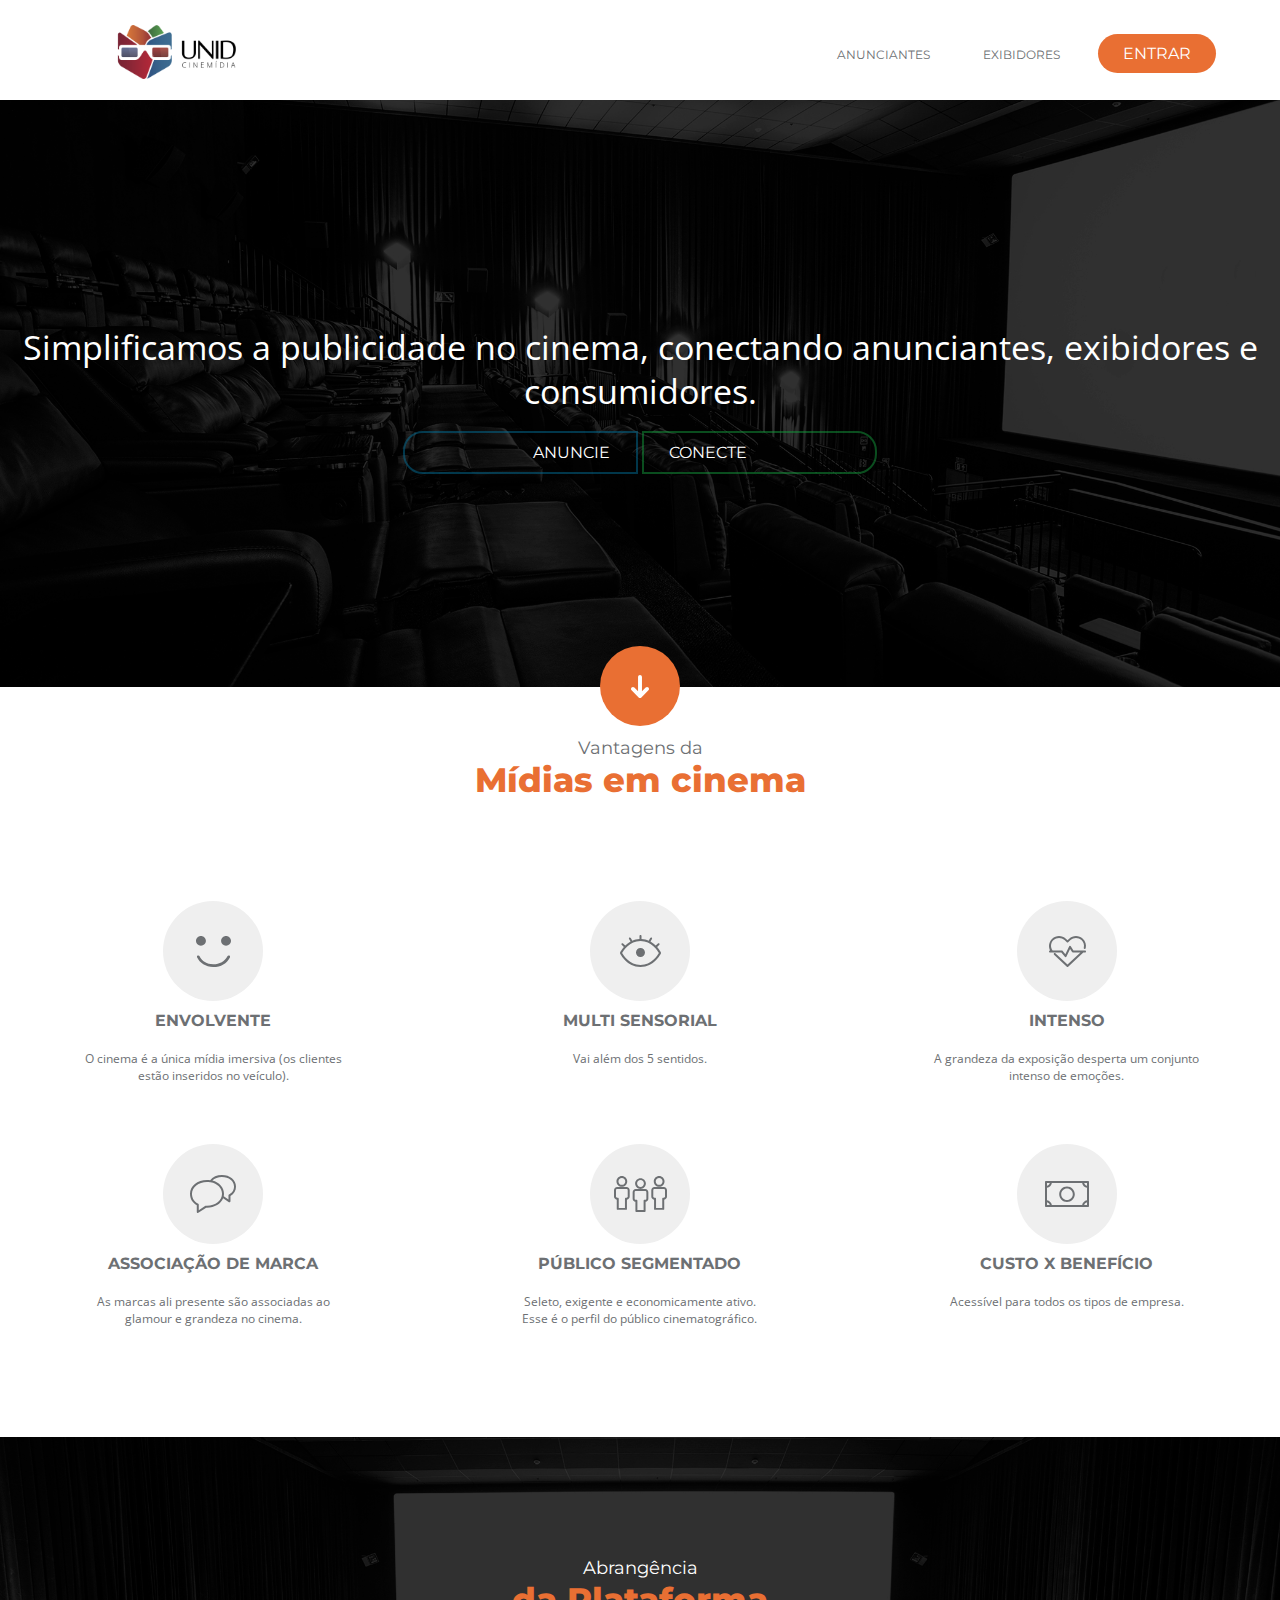
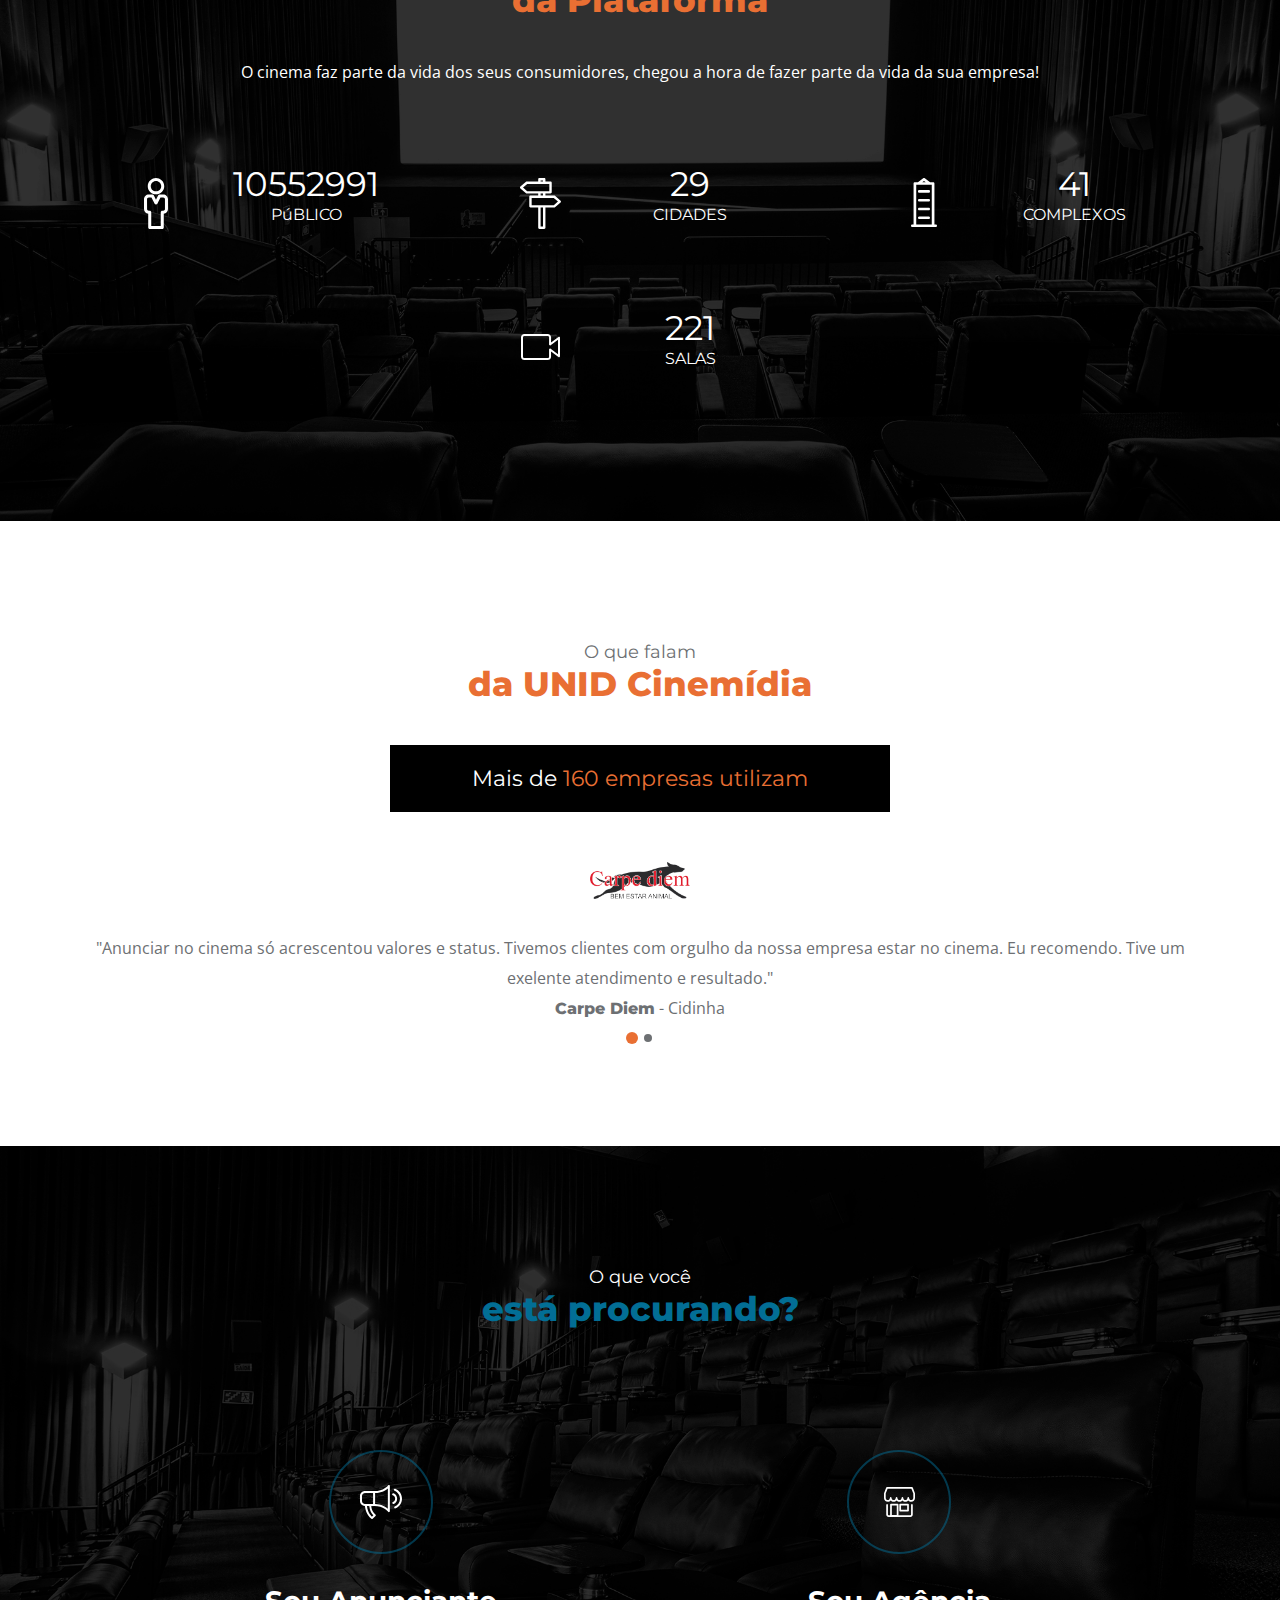
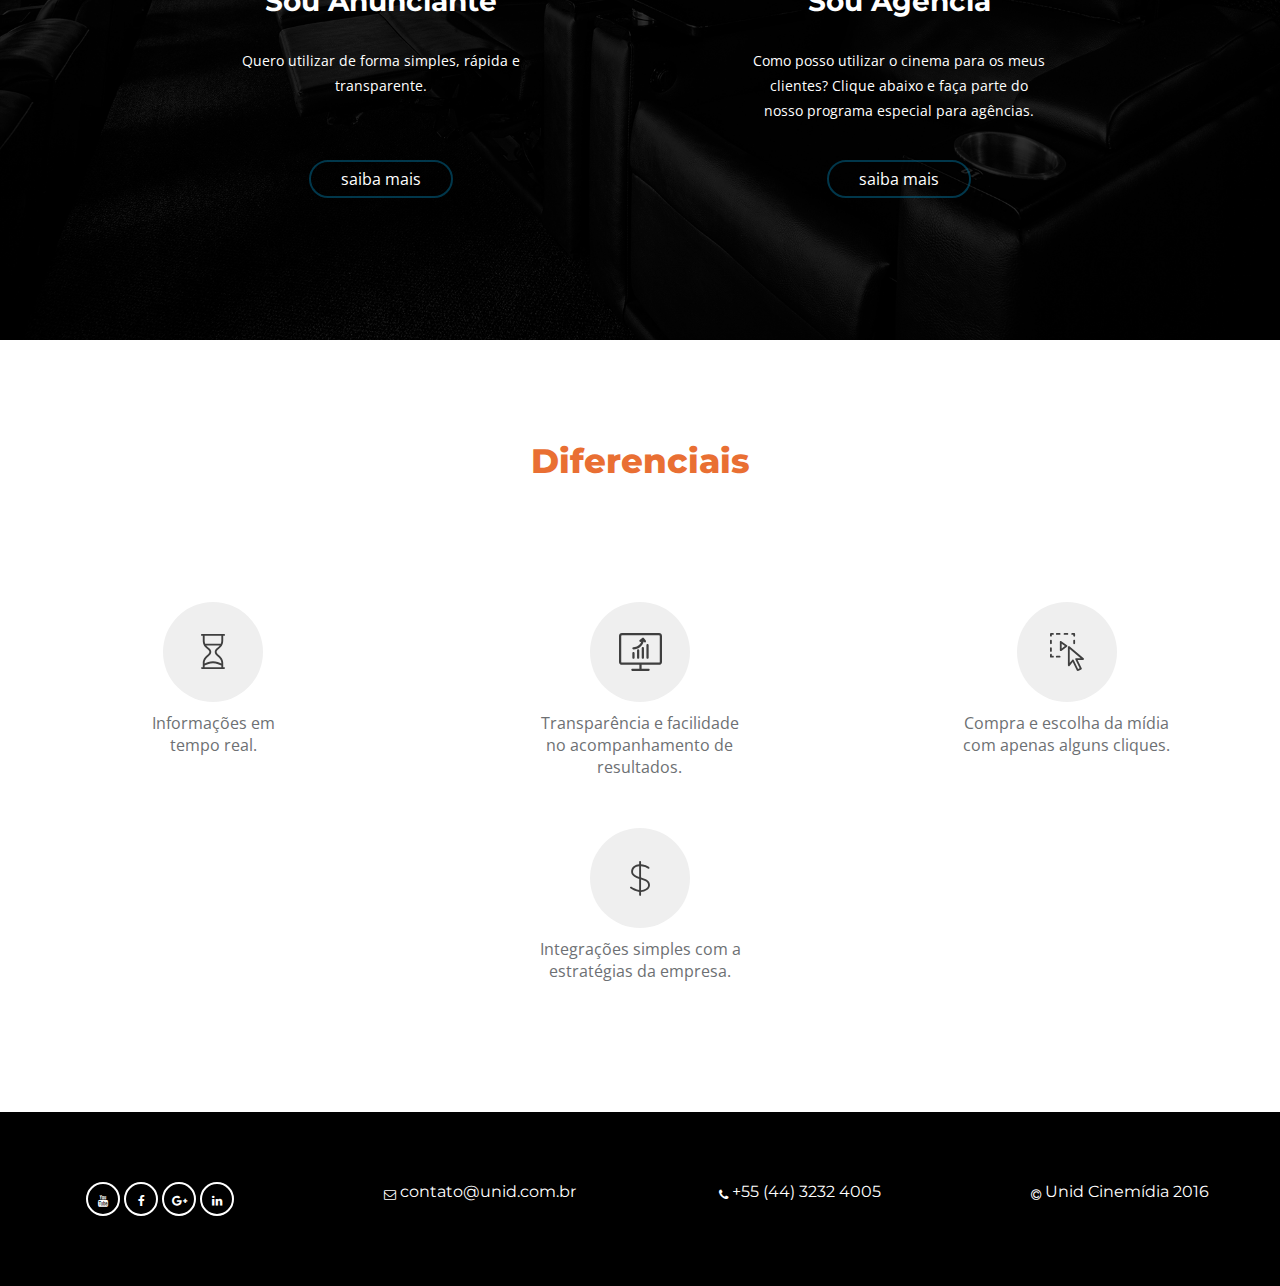
==== commit 98db5b1d: "quase la, so falta o menu mobile, i think" ====
--- a/index.html
+++ b/index.html
@@ -3,7 +3,7 @@
 <head>
   <meta charset="utf-8">
   <title>Unid Cinemídia - Página inicial</title>
-  <meta name="viewport" content="width=device-width, initial-scale=1">
+  <meta name="viewport" content="width=device-width, initial-scale=0">
   <link href='css/font-awesome.css' rel='stylesheet' type='text/css'>
   <link href='css/font-awesome.min.css' rel='stylesheet' type='text/css'>
   <link href="https://fonts.googleapis.com/css?family=Montserrat:400,700|Open+Sans" rel="stylesheet">
@@ -60,7 +60,7 @@
   <div class="topo">
     <div class="topo-intro text-center">
       <div class="texto-intro">
-        Simplificamos a publicidade no cinema, conectando<br> anunciantes, exibidores e consumidores.
+        Simplificamos a publicidade no cinema,<wbr> conectando anunciantes, exibidores e consumidores.
       </div>
     </div>
     <div class="topo-botao">
--- a/css/css.css
+++ b/css/css.css
@@ -643,7 +643,8 @@
     justify-content: center;
 }
 .lh {
-    flex-basis:500px!important;
+    width: 370px;
+    min-width: 33%;
 }
 .v-icon-titulo {
     color: #fff;
@@ -1284,7 +1285,7 @@
     height: 50px;
     text-align: center;
     font-size: 14px;
-    width: 100%;
+    width: 100%!important;
     margin-bottom: 10px;
 }
 .data-final {
@@ -1294,7 +1295,7 @@
     height: 50px;
     text-align: center;
     font-size: 14px;
-    width: 100%
+    width: 100%!important
 }
 .cotas {
     padding-top: 20px;
@@ -1307,10 +1308,10 @@
     color: #6d7073;
     font-size: 14px;
     padding-bottom: 10px;
-    width: 140px;
+    width: 70%;
 }
 .paa {
-    width: 50px!important;
+    width: 25%!important;
 }
 .n-cotas {
     font-size: 22px;
@@ -1318,7 +1319,7 @@
     border-radius: 5px;
     border: 1px solid #6d7073;
     text-align: center;
-    width: 50px;
+    width: 100%;
 }
 .cc {
     width: 100%!important;
@@ -2672,7 +2673,7 @@
   box-shadow: 0 3px 7px rgba(0, 0, 0, 0.3);
 }
 .menurespp {
-        display: none;
+    display: none;
 }
 
 @media (max-width: 600px) {
@@ -2685,11 +2686,11 @@
     overflow: scroll;
 }
 
-    .menuresp {
-        display: none;
-    }
-    .menurespp {
-        display: block;
+.menuresp {
+    display: none;
+}
+.menurespp {
+    display: block;
 }
 }
 
@@ -2794,7 +2795,7 @@
   border-radius: 50%;
   margin: 0 4px;
   padding: 4px;
-  background: #3a3a3a;
+  background:#6d7073;
 }
 .csslider > .navigation label:hover:after {
   opacity: 1;
@@ -2806,7 +2807,7 @@
   top: 50%;
   margin-left: -6px;
   margin-top: -6px;
-  background: #71ad37;
+  background:#e96f33;
   border-radius: 50%;
   padding: 6px;
   opacity: 0;
@@ -2922,15 +2923,15 @@
 @-webkit-keyframes sign-anim {
   to {
     background-position: 0 -7140px;
-  }
+}
 }
 @-moz-keyframes sign-anim {
   to {
     background-position: 0 -7140px;
-  }
+}
 }
 @keyframes sign-anim {
   to {
     background-position: 0 -7140px;
-  }
-}
+}
+}
